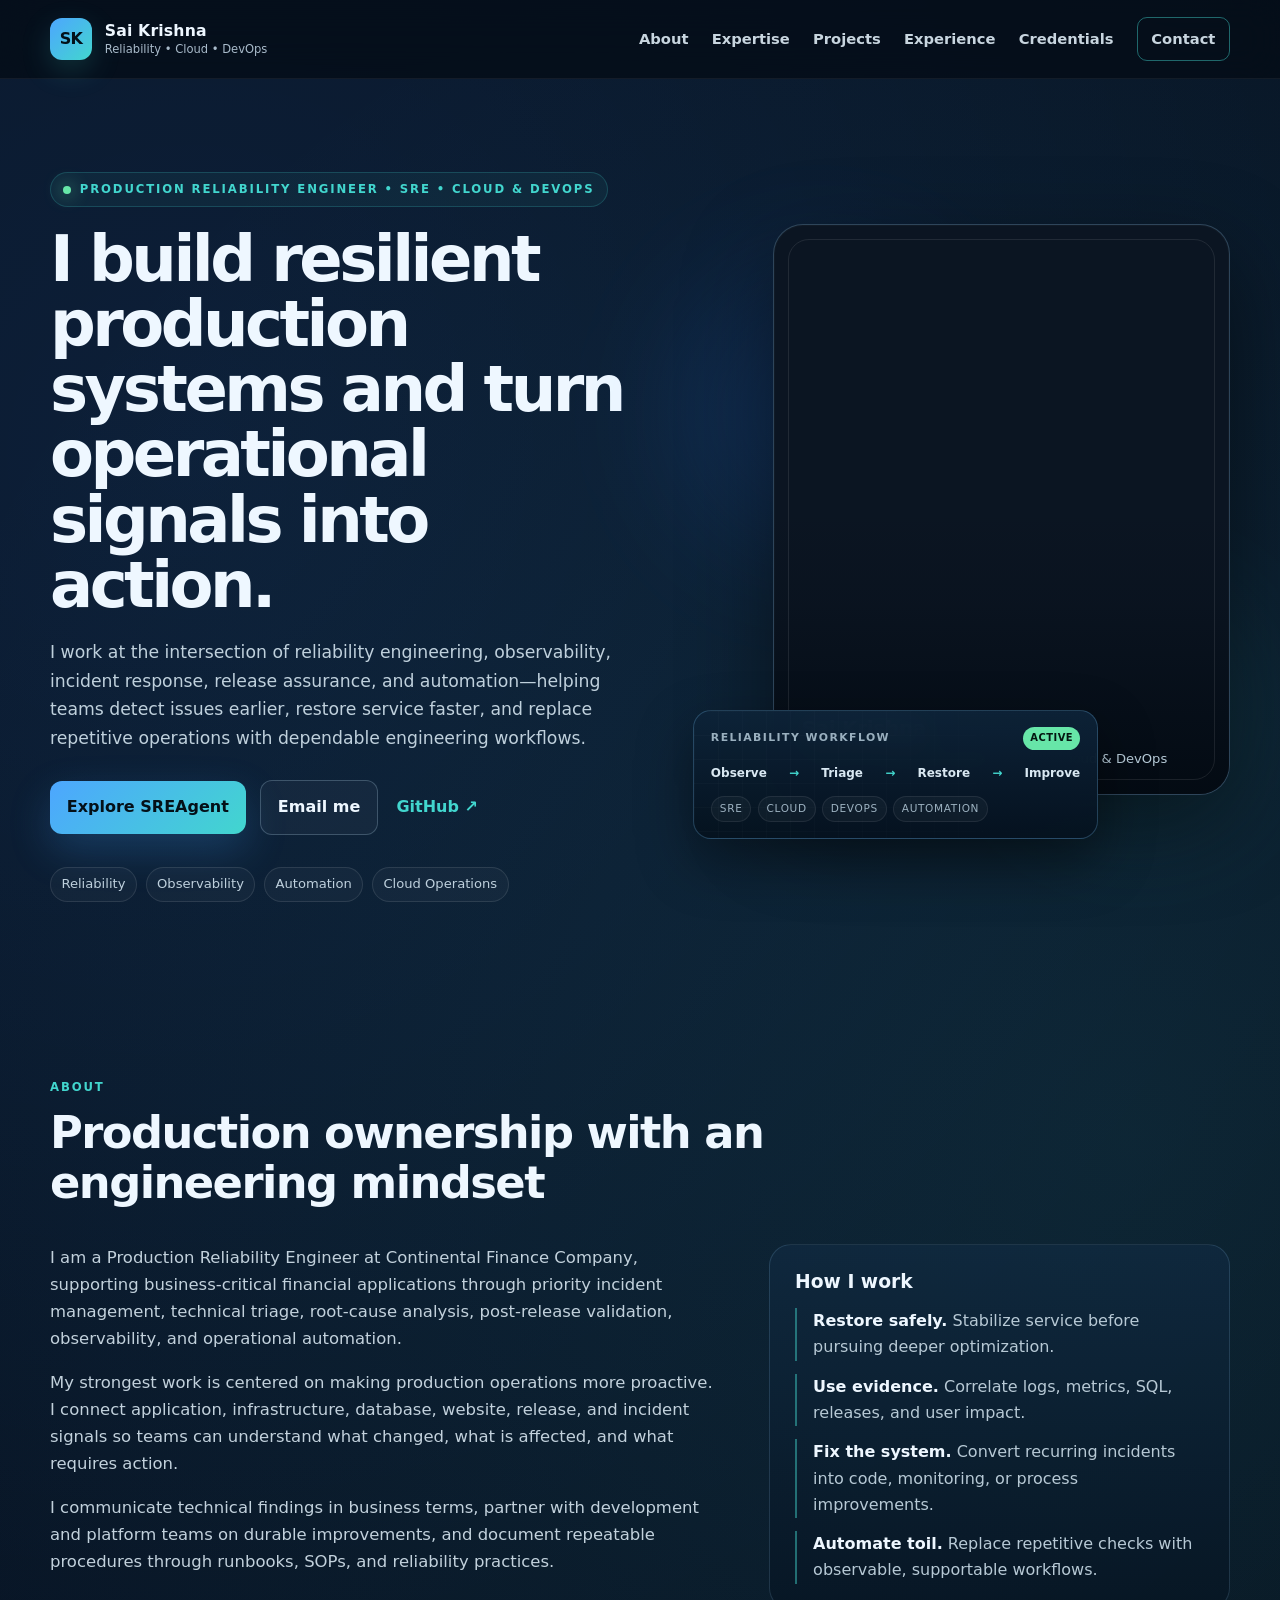
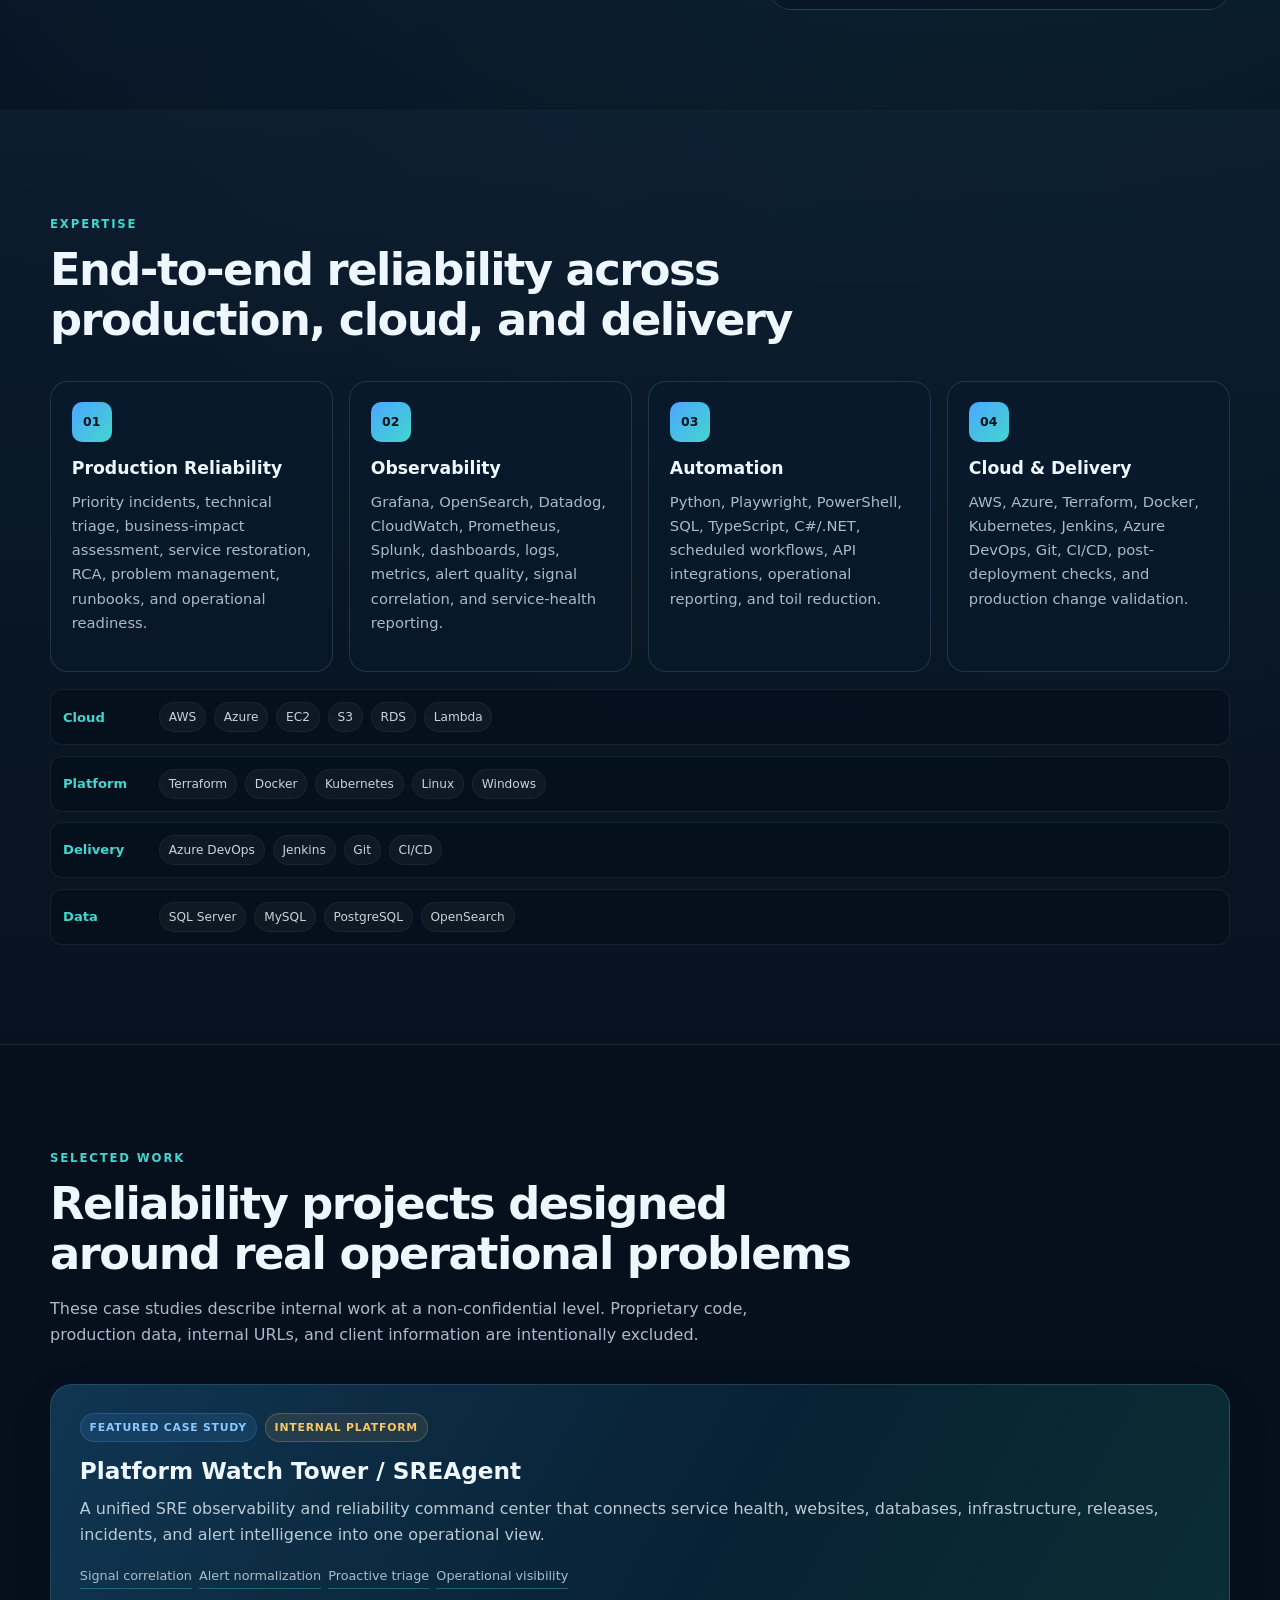
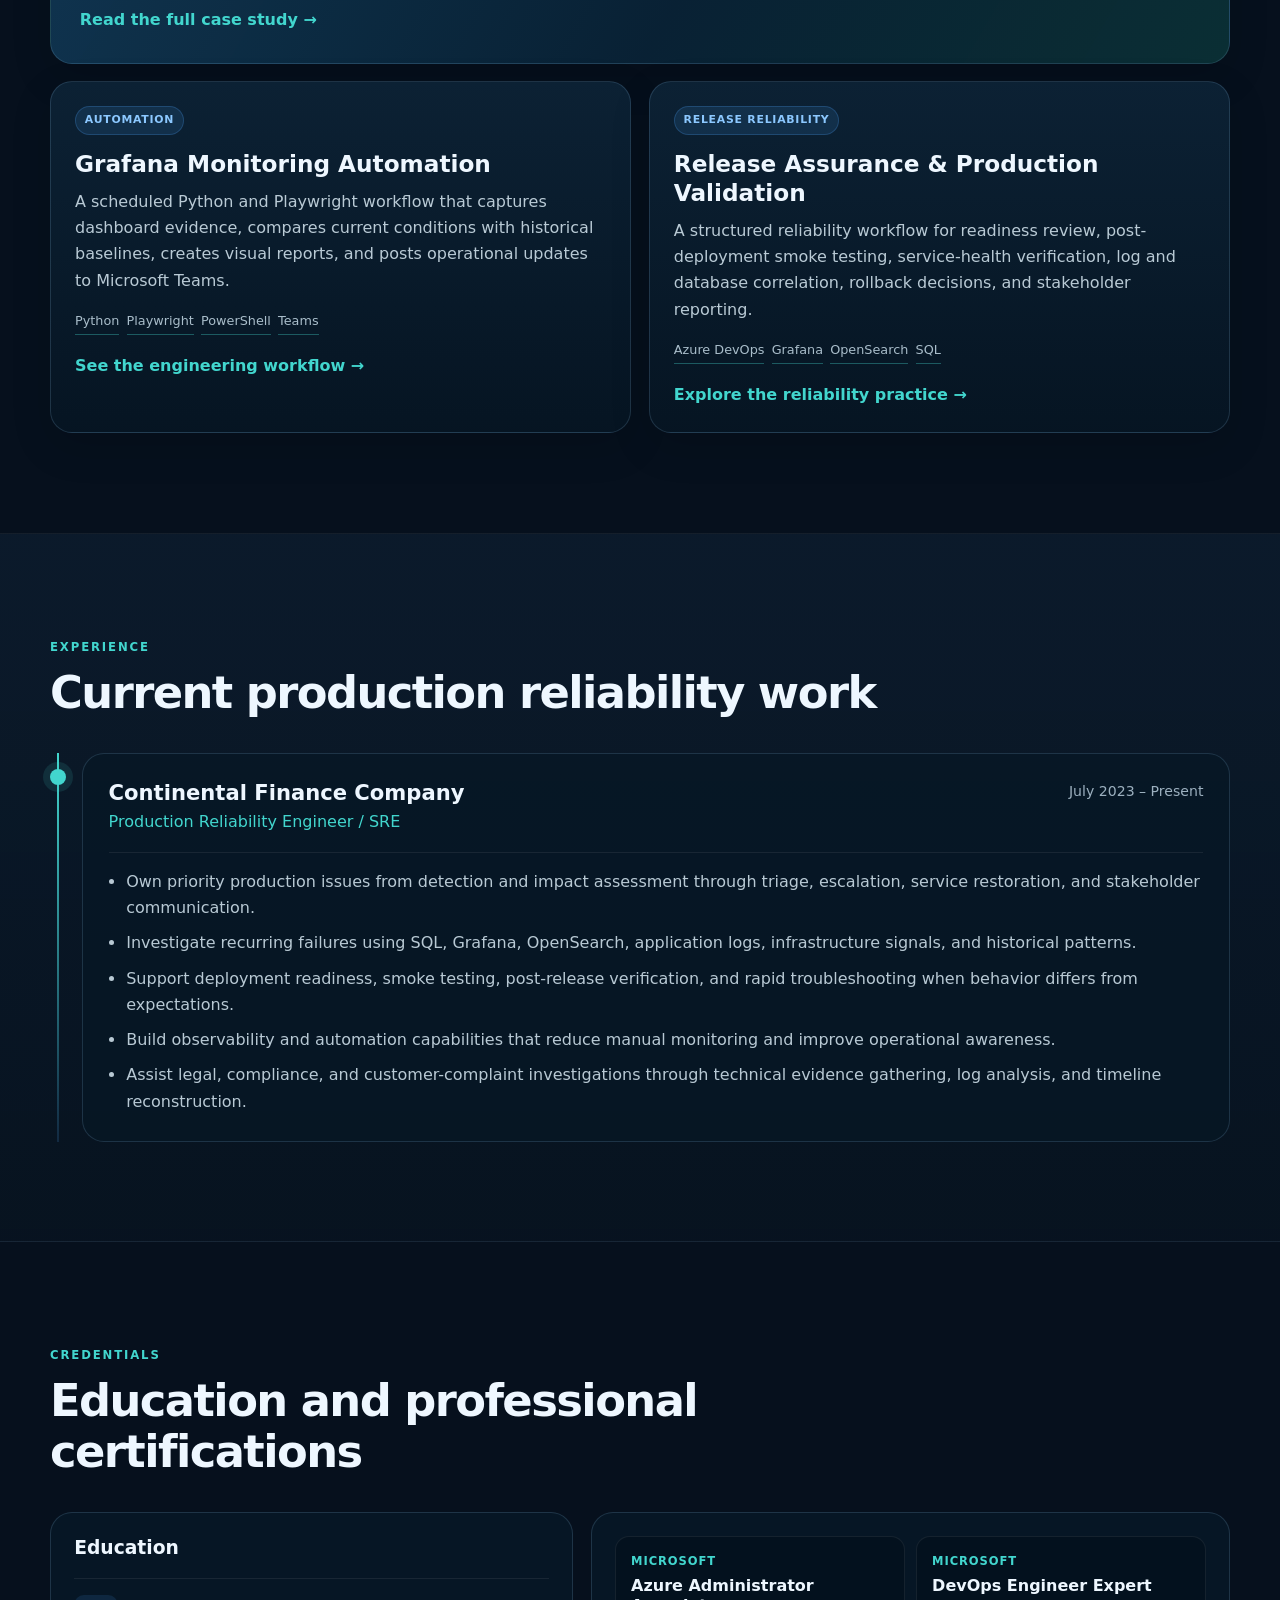
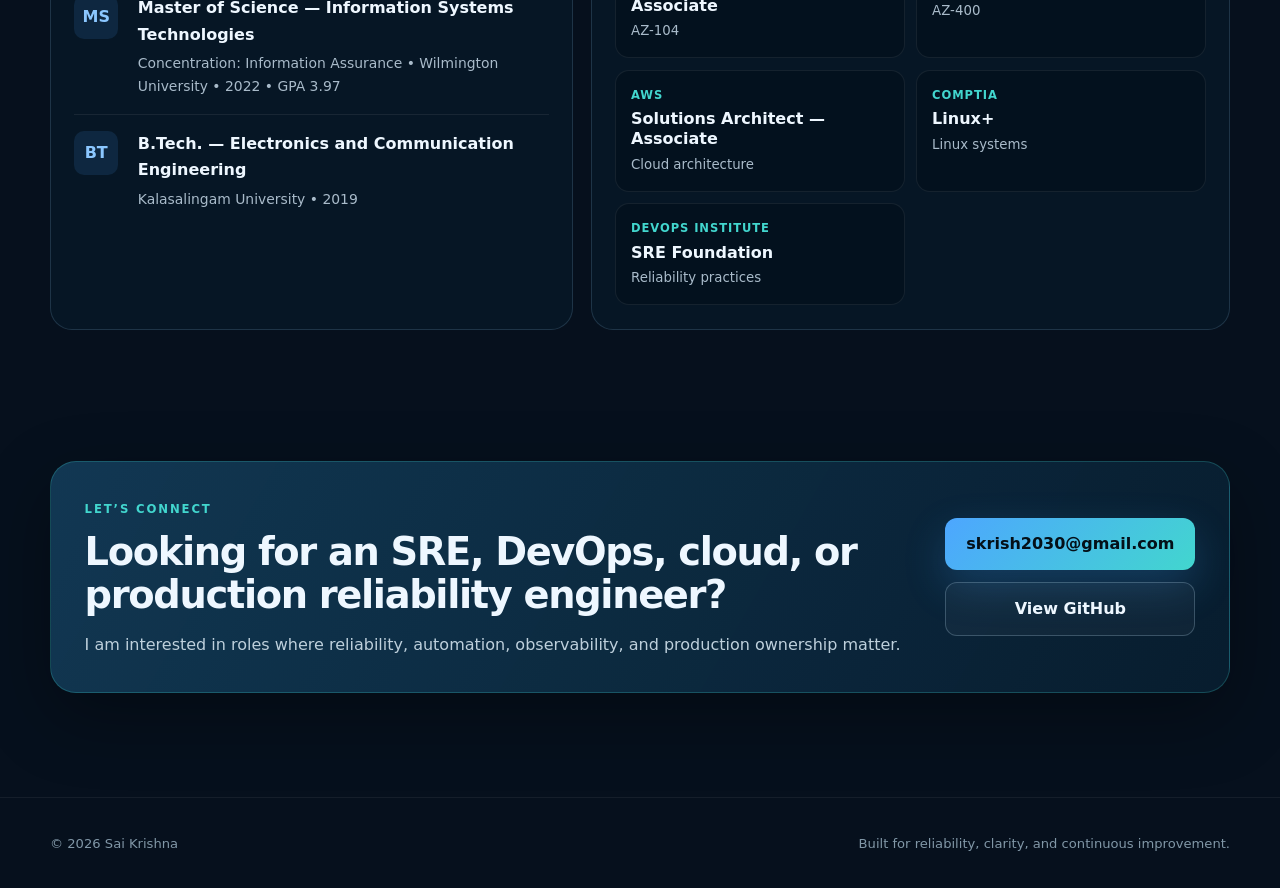
==== index.html @ e8aeea4b "first commit" ====
<!doctype html>
<html lang="en">
<head>
  <meta charset="utf-8">
  <meta name="viewport" content="width=device-width, initial-scale=1">
  <meta name="description" content="Sai Krishna — Production Reliability Engineer, Site Reliability Engineer, Cloud and DevOps professional focused on observability, incident response, automation, and resilient production systems.">
  <meta name="theme-color" content="#07111f">
  <meta property="og:title" content="Sai Krishna | Production Reliability Engineer & SRE">
  <meta property="og:description" content="Reliability engineering, observability, automation, cloud infrastructure, incident response, and release assurance.">
  <meta property="og:type" content="website">
  <meta property="og:url" content="https://skrish2030.github.io/sai-krishna/">
  <meta property="og:image" content="https://skrish2030.github.io/sai-krishna/assets/sai-krishna-portrait.webp">
  <meta property="og:image:alt" content="Professional portrait of Sai Krishna">
  <title>Sai Krishna | Production Reliability Engineer & SRE</title>
  <link rel="icon" href="assets/favicon.svg" type="image/svg+xml">
  <link rel="stylesheet" href="styles.css">
  <script type="application/ld+json">
  {
    "@context": "https://schema.org",
    "@type": "Person",
    "name": "Sai Krishna",
    "jobTitle": "Production Reliability Engineer / Site Reliability Engineer",
    "email": "mailto:skrish2030@gmail.com",
    "url": "https://skrish2030.github.io/sai-krishna/",
    "sameAs": ["https://github.com/skrish2030"],
    "knowsAbout": ["Site Reliability Engineering", "Production Reliability", "DevOps", "Cloud Infrastructure", "Observability", "Incident Management", "Automation", "AWS", "Azure", "Grafana", "OpenSearch", "Python"]
  }
  </script>
</head>
<body>
  <a class="skip-link" href="#main">Skip to main content</a>
  <header class="site-header" id="top">
    <nav class="nav shell" aria-label="Primary navigation">
      <a class="brand" href="#top" aria-label="Sai Krishna home">
        <span class="brand-mark">SK</span>
        <span class="brand-copy"><strong>Sai Krishna</strong><small>Reliability • Cloud • DevOps</small></span>
      </a>
      <button class="nav-toggle" type="button" aria-expanded="false" aria-controls="nav-links" aria-label="Open navigation">
        <span></span><span></span><span></span>
      </button>
      <div class="nav-links" id="nav-links">
        <a href="#about">About</a>
        <a href="#expertise">Expertise</a>
        <a href="#projects">Projects</a>
        <a href="#experience">Experience</a>
        <a href="#credentials">Credentials</a>
        <a class="nav-cta" href="mailto:skrish2030@gmail.com?subject=SRE%20or%20DevOps%20Opportunity">Contact</a>
      </div>
    </nav>
  </header>

  <main id="main">
    <section class="hero shell" aria-labelledby="hero-title">
      <div class="hero-copy reveal">
        <div class="eyebrow"><span class="status-dot"></span> Production Reliability Engineer • SRE • Cloud & DevOps</div>
        <h1 id="hero-title">I build resilient production systems and turn operational signals into action.</h1>
        <p class="hero-lead">I work at the intersection of reliability engineering, observability, incident response, release assurance, and automation—helping teams detect issues earlier, restore service faster, and replace repetitive operations with dependable engineering workflows.</p>
        <div class="hero-actions">
          <a class="button primary" href="projects/sreagent.html">Explore SREAgent</a>
          <a class="button secondary" href="mailto:skrish2030@gmail.com?subject=Opportunity%20for%20Sai%20Krishna">Email me</a>
          <a class="text-link" href="https://github.com/skrish2030" target="_blank" rel="noreferrer">GitHub <span aria-hidden="true">↗</span></a>
        </div>
        <div class="hero-pillars" aria-label="Core professional focus areas">
          <span>Reliability</span><span>Observability</span><span>Automation</span><span>Cloud Operations</span>
        </div>
      </div>

      <div class="hero-visual reveal" aria-label="Professional portrait of Sai Krishna with a reliability engineering workflow">
        <figure class="portrait-card">
          <picture>
            <source media="(max-width: 680px)" srcset="assets/sai-krishna-portrait-480.webp">
            <img class="profile-photo" src="assets/sai-krishna-portrait.webp" width="820" height="1025" alt="Sai Krishna, Production Reliability Engineer" fetchpriority="high" decoding="async">
          </picture>
          <figcaption class="portrait-caption">
            <strong>Sai Krishna</strong>
            <span>Production Reliability Engineer • SRE • Cloud &amp; DevOps</span>
          </figcaption>
        </figure>

        <aside class="ops-card" aria-label="Reliability engineering workflow">
          <div class="ops-card-top"><span>RELIABILITY WORKFLOW</span><span class="live-pill">ACTIVE</span></div>
          <div class="ops-flow" role="img" aria-label="Observe, triage, restore, and improve">
            <span>Observe</span><i aria-hidden="true">→</i><span>Triage</span><i aria-hidden="true">→</i><span>Restore</span><i aria-hidden="true">→</i><span>Improve</span>
          </div>
          <div class="ops-tags"><span>SRE</span><span>Cloud</span><span>DevOps</span><span>Automation</span></div>
        </aside>
      </div>
    </section>

    <section class="section shell" id="about" aria-labelledby="about-title">
      <div class="section-heading reveal">
        <span class="section-kicker">About</span>
        <h2 id="about-title">Production ownership with an engineering mindset</h2>
      </div>
      <div class="about-grid">
        <div class="about-copy reveal">
          <p>I am a Production Reliability Engineer at Continental Finance Company, supporting business-critical financial applications through priority incident management, technical triage, root-cause analysis, post-release validation, observability, and operational automation.</p>
          <p>My strongest work is centered on making production operations more proactive. I connect application, infrastructure, database, website, release, and incident signals so teams can understand what changed, what is affected, and what requires action.</p>
          <p>I communicate technical findings in business terms, partner with development and platform teams on durable improvements, and document repeatable procedures through runbooks, SOPs, and reliability practices.</p>
        </div>
        <aside class="principles reveal" aria-label="How I work">
          <h3>How I work</h3>
          <ul>
            <li><strong>Restore safely.</strong> Stabilize service before pursuing deeper optimization.</li>
            <li><strong>Use evidence.</strong> Correlate logs, metrics, SQL, releases, and user impact.</li>
            <li><strong>Fix the system.</strong> Convert recurring incidents into code, monitoring, or process improvements.</li>
            <li><strong>Automate toil.</strong> Replace repetitive checks with observable, supportable workflows.</li>
          </ul>
        </aside>
      </div>
    </section>

    <section class="section section-tint" id="expertise" aria-labelledby="expertise-title">
      <div class="shell">
        <div class="section-heading reveal">
          <span class="section-kicker">Expertise</span>
          <h2 id="expertise-title">End-to-end reliability across production, cloud, and delivery</h2>
        </div>
        <div class="capability-grid">
          <article class="capability reveal">
            <div class="icon-box">01</div><h3>Production Reliability</h3>
            <p>Priority incidents, technical triage, business-impact assessment, service restoration, RCA, problem management, runbooks, and operational readiness.</p>
          </article>
          <article class="capability reveal">
            <div class="icon-box">02</div><h3>Observability</h3>
            <p>Grafana, OpenSearch, Datadog, CloudWatch, Prometheus, Splunk, dashboards, logs, metrics, alert quality, signal correlation, and service-health reporting.</p>
          </article>
          <article class="capability reveal">
            <div class="icon-box">03</div><h3>Automation</h3>
            <p>Python, Playwright, PowerShell, SQL, TypeScript, C#/.NET, scheduled workflows, API integrations, operational reporting, and toil reduction.</p>
          </article>
          <article class="capability reveal">
            <div class="icon-box">04</div><h3>Cloud & Delivery</h3>
            <p>AWS, Azure, Terraform, Docker, Kubernetes, Jenkins, Azure DevOps, Git, CI/CD, post-deployment checks, and production change validation.</p>
          </article>
        </div>
        <div class="stack-bands reveal" aria-label="Technology stack">
          <div><strong>Cloud</strong><span>AWS</span><span>Azure</span><span>EC2</span><span>S3</span><span>RDS</span><span>Lambda</span></div>
          <div><strong>Platform</strong><span>Terraform</span><span>Docker</span><span>Kubernetes</span><span>Linux</span><span>Windows</span></div>
          <div><strong>Delivery</strong><span>Azure DevOps</span><span>Jenkins</span><span>Git</span><span>CI/CD</span></div>
          <div><strong>Data</strong><span>SQL Server</span><span>MySQL</span><span>PostgreSQL</span><span>OpenSearch</span></div>
        </div>
      </div>
    </section>

    <section class="section shell" id="projects" aria-labelledby="projects-title">
      <div class="section-heading reveal">
        <span class="section-kicker">Selected work</span>
        <h2 id="projects-title">Reliability projects designed around real operational problems</h2>
        <p>These case studies describe internal work at a non-confidential level. Proprietary code, production data, internal URLs, and client information are intentionally excluded.</p>
      </div>

      <div class="project-grid">
        <article class="project-card featured reveal">
          <div class="project-meta"><span class="project-tag">Featured case study</span><span class="private-tag">Internal platform</span></div>
          <h3>Platform Watch Tower / SREAgent</h3>
          <p class="project-summary">A unified SRE observability and reliability command center that connects service health, websites, databases, infrastructure, releases, incidents, and alert intelligence into one operational view.</p>
          <div class="project-impact">
            <span>Signal correlation</span><span>Alert normalization</span><span>Proactive triage</span><span>Operational visibility</span>
          </div>
          <a class="project-link" href="projects/sreagent.html">Read the full case study <span aria-hidden="true">→</span></a>
        </article>

        <article class="project-card reveal">
          <div class="project-meta"><span class="project-tag">Automation</span></div>
          <h3>Grafana Monitoring Automation</h3>
          <p class="project-summary">A scheduled Python and Playwright workflow that captures dashboard evidence, compares current conditions with historical baselines, creates visual reports, and posts operational updates to Microsoft Teams.</p>
          <div class="project-impact">
            <span>Python</span><span>Playwright</span><span>PowerShell</span><span>Teams</span>
          </div>
          <a class="project-link" href="projects/grafana-monitoring.html">See the engineering workflow <span aria-hidden="true">→</span></a>
        </article>

        <article class="project-card reveal">
          <div class="project-meta"><span class="project-tag">Release reliability</span></div>
          <h3>Release Assurance & Production Validation</h3>
          <p class="project-summary">A structured reliability workflow for readiness review, post-deployment smoke testing, service-health verification, log and database correlation, rollback decisions, and stakeholder reporting.</p>
          <div class="project-impact">
            <span>Azure DevOps</span><span>Grafana</span><span>OpenSearch</span><span>SQL</span>
          </div>
          <a class="project-link" href="projects/release-assurance.html">Explore the reliability practice <span aria-hidden="true">→</span></a>
        </article>
      </div>
    </section>

    <section class="section section-tint" id="experience" aria-labelledby="experience-title">
      <div class="shell">
        <div class="section-heading reveal">
          <span class="section-kicker">Experience</span>
          <h2 id="experience-title">Current production reliability work</h2>
        </div>
        <div class="timeline reveal">
          <div class="timeline-marker" aria-hidden="true"></div>
          <article class="timeline-card">
            <div class="timeline-head">
              <div><h3>Continental Finance Company</h3><p>Production Reliability Engineer / SRE</p></div>
              <time>July 2023 – Present</time>
            </div>
            <ul>
              <li>Own priority production issues from detection and impact assessment through triage, escalation, service restoration, and stakeholder communication.</li>
              <li>Investigate recurring failures using SQL, Grafana, OpenSearch, application logs, infrastructure signals, and historical patterns.</li>
              <li>Support deployment readiness, smoke testing, post-release verification, and rapid troubleshooting when behavior differs from expectations.</li>
              <li>Build observability and automation capabilities that reduce manual monitoring and improve operational awareness.</li>
              <li>Assist legal, compliance, and customer-complaint investigations through technical evidence gathering, log analysis, and timeline reconstruction.</li>
            </ul>
          </article>
        </div>
      </div>
    </section>

    <section class="section shell" id="credentials" aria-labelledby="credentials-title">
      <div class="section-heading reveal">
        <span class="section-kicker">Credentials</span>
        <h2 id="credentials-title">Education and professional certifications</h2>
      </div>
      <div class="credential-layout">
        <div class="education-card reveal">
          <h3>Education</h3>
          <div class="education-item">
            <span class="degree-mark">MS</span>
            <div><strong>Master of Science — Information Systems Technologies</strong><p>Concentration: Information Assurance • Wilmington University • 2022 • GPA 3.97</p></div>
          </div>
          <div class="education-item">
            <span class="degree-mark">BT</span>
            <div><strong>B.Tech. — Electronics and Communication Engineering</strong><p>Kalasalingam University • 2019</p></div>
          </div>
        </div>
        <div class="cert-grid reveal" aria-label="Professional certifications">
          <div class="cert"><span>Microsoft</span><strong>Azure Administrator Associate</strong><small>AZ-104</small></div>
          <div class="cert"><span>Microsoft</span><strong>DevOps Engineer Expert</strong><small>AZ-400</small></div>
          <div class="cert"><span>AWS</span><strong>Solutions Architect — Associate</strong><small>Cloud architecture</small></div>
          <div class="cert"><span>CompTIA</span><strong>Linux+</strong><small>Linux systems</small></div>
          <div class="cert"><span>DevOps Institute</span><strong>SRE Foundation</strong><small>Reliability practices</small></div>
        </div>
      </div>
    </section>

    <section class="contact-section" id="contact" aria-labelledby="contact-title">
      <div class="shell contact-panel reveal">
        <div>
          <span class="section-kicker">Let’s connect</span>
          <h2 id="contact-title">Looking for an SRE, DevOps, cloud, or production reliability engineer?</h2>
          <p>I am interested in roles where reliability, automation, observability, and production ownership matter.</p>
        </div>
        <div class="contact-actions">
          <a class="button primary" href="mailto:skrish2030@gmail.com?subject=SRE%20or%20DevOps%20Opportunity">skrish2030@gmail.com</a>
          <a class="button secondary" href="https://github.com/skrish2030" target="_blank" rel="noreferrer">View GitHub</a>
        </div>
      </div>
    </section>
  </main>

  <footer class="site-footer">
    <div class="shell footer-inner"><span>© <span id="year"></span> Sai Krishna</span><span>Built for reliability, clarity, and continuous improvement.</span></div>
  </footer>
  <script src="script.js"></script>
</body>
</html>
---- styles.css ----
:root {
  --bg: #06101d;
  --bg-deep: #030a12;
  --panel: #0b1b2d;
  --panel-2: #10253a;
  --text: #eef7ff;
  --muted: #a9bbca;
  --line: rgba(139, 190, 224, 0.18);
  --cyan: #42d6ce;
  --blue: #4da6ff;
  --blue-deep: #2673d9;
  --gold: #f5c76a;
  --green: #67e6a8;
  --danger: #ff7a87;
  --shadow: 0 24px 70px rgba(0,0,0,.32);
  --radius: 22px;
  --shell: 1180px;
}

* { box-sizing: border-box; }
html { scroll-behavior: smooth; }
body {
  margin: 0;
  background:
    radial-gradient(circle at 15% 8%, rgba(61, 140, 255, .12), transparent 32%),
    radial-gradient(circle at 88% 20%, rgba(66, 214, 206, .09), transparent 28%),
    var(--bg);
  color: var(--text);
  font-family: Inter, ui-sans-serif, system-ui, -apple-system, BlinkMacSystemFont, "Segoe UI", sans-serif;
  line-height: 1.65;
  -webkit-font-smoothing: antialiased;
}
a { color: inherit; }
img, svg { max-width: 100%; }
button, a { -webkit-tap-highlight-color: transparent; }

.skip-link {
  position: fixed; left: 1rem; top: -5rem; z-index: 9999;
  background: var(--cyan); color: #031016; padding: .7rem 1rem; border-radius: 10px; font-weight: 800;
}
.skip-link:focus { top: 1rem; }

.shell { width: min(calc(100% - 2.4rem), var(--shell)); margin-inline: auto; }
.site-header {
  position: sticky; top: 0; z-index: 1000;
  background: rgba(4, 12, 22, .78); backdrop-filter: blur(18px);
  border-bottom: 1px solid rgba(255,255,255,.06);
}
.nav { min-height: 78px; display: flex; align-items: center; justify-content: space-between; gap: 2rem; }
.brand { display: inline-flex; align-items: center; gap: .8rem; text-decoration: none; }
.brand-mark {
  width: 42px; height: 42px; display: grid; place-items: center; border-radius: 12px;
  background: linear-gradient(135deg, var(--blue), var(--cyan)); color: #03111a; font-weight: 900; letter-spacing: -.04em;
  box-shadow: 0 10px 30px rgba(66,214,206,.18);
}
.brand-copy { display: grid; line-height: 1.15; }
.brand-copy strong { font-size: .98rem; letter-spacing: .01em; }
.brand-copy small { color: var(--muted); font-size: .72rem; margin-top: .2rem; }
.nav-links { display: flex; align-items: center; gap: 1.45rem; }
.nav-links a { text-decoration: none; color: #c8d5df; font-size: .92rem; font-weight: 650; }
.nav-links a:hover, .nav-links a:focus-visible { color: var(--cyan); }
.nav-cta { border: 1px solid rgba(66,214,206,.45); padding: .55rem .85rem; border-radius: 10px; }
.nav-toggle { display: none; background: transparent; border: 0; padding: .45rem; }
.nav-toggle span { display: block; width: 24px; height: 2px; background: var(--text); margin: 5px 0; border-radius: 2px; }

.hero { min-height: 720px; display: grid; grid-template-columns: 1.07fr .93fr; align-items: center; gap: 4rem; padding-block: 5.8rem 4.5rem; }
.eyebrow, .section-kicker { text-transform: uppercase; letter-spacing: .16em; font-size: .73rem; font-weight: 850; color: var(--cyan); }
.eyebrow { display: inline-flex; align-items: center; gap: .55rem; border: 1px solid rgba(66,214,206,.2); background: rgba(66,214,206,.06); padding: .45rem .75rem; border-radius: 999px; }
.status-dot { width: 8px; height: 8px; border-radius: 50%; background: var(--green); box-shadow: 0 0 18px var(--green); }
h1, h2, h3, p { margin-top: 0; }
h1 { font-size: clamp(2.65rem, 5vw, 5.35rem); line-height: 1.02; letter-spacing: -.055em; max-width: 900px; margin: 1.2rem 0 1.25rem; }
h2 { font-size: clamp(2rem, 3.5vw, 3.35rem); line-height: 1.12; letter-spacing: -.035em; margin: .55rem 0 1rem; }
h3 { line-height: 1.25; }
.hero-lead { color: #bfd0dc; max-width: 700px; font-size: 1.08rem; }
.hero-actions { display: flex; flex-wrap: wrap; align-items: center; gap: .9rem; margin-top: 1.75rem; }
.button { display: inline-flex; align-items: center; justify-content: center; text-decoration: none; font-weight: 800; border-radius: 12px; padding: .82rem 1.05rem; transition: transform .2s ease, border-color .2s ease, background .2s ease; }
.button:hover { transform: translateY(-2px); }
.button.primary { background: linear-gradient(135deg, var(--blue), var(--cyan)); color: #041018; box-shadow: 0 16px 42px rgba(62,162,255,.22); }
.button.secondary { border: 1px solid rgba(164,197,219,.28); background: rgba(255,255,255,.035); }
.text-link { color: var(--cyan); text-decoration: none; font-weight: 800; padding: .7rem .25rem; }
.hero-pillars { display: flex; flex-wrap: wrap; gap: .55rem; margin-top: 2rem; }
.hero-pillars span { border: 1px solid rgba(255,255,255,.1); background: rgba(255,255,255,.03); color: #bed0dd; padding: .35rem .65rem; border-radius: 999px; font-size: .82rem; }

.hero-visual { position: relative; min-height: 610px; display: grid; place-items: center; isolation: isolate; }
.hero-visual::before, .hero-visual::after { content: ""; position: absolute; border-radius: 50%; filter: blur(64px); opacity: .48; z-index: -1; }
.hero-visual::before { width: 290px; height: 290px; background: rgba(45,123,255,.3); left: -35px; top: 42px; }
.hero-visual::after { width: 235px; height: 235px; background: rgba(66,214,206,.2); right: -25px; bottom: 24px; }
.portrait-card { position: relative; width: min(88%, 465px); margin: 0 0 54px auto; aspect-ratio: 4 / 5; overflow: hidden; border-radius: 30px; border: 1px solid rgba(136,195,232,.28); background: #0b1522; box-shadow: 0 32px 90px rgba(0,0,0,.48), 0 0 0 1px rgba(255,255,255,.025) inset; }
.portrait-card::before { content: ""; position: absolute; inset: 0; z-index: 2; pointer-events: none; background: linear-gradient(180deg, transparent 50%, rgba(4,11,20,.18) 66%, rgba(3,10,18,.94) 100%); }
.portrait-card::after { content: ""; position: absolute; inset: 14px; z-index: 3; border: 1px solid rgba(255,255,255,.09); border-radius: 21px; pointer-events: none; }
.portrait-card picture { display: block; width: 100%; height: 100%; }
.profile-photo { display: block; width: 100%; height: 100%; object-fit: cover; object-position: center top; }
.portrait-caption { position: absolute; z-index: 4; left: 1.7rem; right: 1.7rem; bottom: 1.55rem; display: grid; gap: .2rem; }
.portrait-caption strong { font-size: 1.25rem; letter-spacing: -.015em; }
.portrait-caption span { color: #b8ccd9; font-size: .82rem; }
.ops-card { position: absolute; z-index: 5; left: -18px; bottom: 10px; width: min(405px, 86%); border: 1px solid rgba(104,168,214,.3); background: linear-gradient(180deg, rgba(13,35,56,.96), rgba(5,18,31,.97)); border-radius: 18px; padding: 1rem 1.05rem; box-shadow: 0 22px 55px rgba(0,0,0,.4); backdrop-filter: blur(14px); }
.ops-card::after { content: ""; position: absolute; inset: 0; pointer-events: none; border-radius: inherit; background-image: linear-gradient(rgba(255,255,255,.02) 1px, transparent 1px), linear-gradient(90deg, rgba(255,255,255,.02) 1px, transparent 1px); background-size: 24px 24px; mask-image: linear-gradient(to right, black, transparent); }
.ops-card-top, .ops-flow, .ops-tags { position: relative; z-index: 2; }
.ops-card-top { display: flex; align-items: center; justify-content: space-between; color: #9ab0bf; font-size: .68rem; letter-spacing: .13em; font-weight: 850; }
.live-pill { color: #041710; background: var(--green); padding: .2rem .45rem; border-radius: 999px; font-size: .62rem; letter-spacing: .05em; }
.ops-flow { display: grid; grid-template-columns: repeat(7, auto); align-items: center; justify-content: space-between; gap: .35rem; margin-top: .9rem; color: #d9e8f2; font-size: .75rem; font-weight: 750; }
.ops-flow i { color: var(--cyan); font-style: normal; }
.ops-tags { display: flex; flex-wrap: wrap; gap: .38rem; margin-top: .75rem; }
.ops-tags span { border: 1px solid rgba(255,255,255,.08); background: rgba(255,255,255,.035); color: #9db2c1; border-radius: 999px; padding: .22rem .5rem; font-size: .66rem; letter-spacing: .06em; text-transform: uppercase; }

.section { padding-block: 6.2rem; }
.section-tint { background: linear-gradient(180deg, rgba(15,35,55,.54), rgba(8,20,33,.66)); border-block: 1px solid rgba(255,255,255,.05); }
.section-heading { max-width: 860px; margin-bottom: 2.2rem; }
.section-heading > p { color: var(--muted); max-width: 760px; }
.about-grid { display: grid; grid-template-columns: 1.18fr .82fr; gap: 3.4rem; }
.about-copy p { color: #c2d1dc; font-size: 1.03rem; }
.principles { border: 1px solid var(--line); border-radius: var(--radius); padding: 1.6rem; background: linear-gradient(180deg, rgba(16,42,65,.75), rgba(7,21,35,.75)); }
.principles h3 { margin-bottom: .9rem; }
.principles ul { list-style: none; padding: 0; margin: 0; display: grid; gap: .8rem; }
.principles li { color: #b7c9d5; padding-left: 1rem; border-left: 2px solid rgba(66,214,206,.45); }
.principles strong { color: var(--text); }

.capability-grid { display: grid; grid-template-columns: repeat(4, 1fr); gap: 1rem; }
.capability { border: 1px solid var(--line); border-radius: 18px; background: rgba(8,26,43,.72); padding: 1.3rem; min-height: 250px; }
.icon-box { width: 40px; height: 40px; display: grid; place-items: center; border-radius: 10px; color: #06121b; background: linear-gradient(135deg, var(--blue), var(--cyan)); font-weight: 900; font-size: .78rem; }
.capability h3 { margin: 1rem 0 .6rem; font-size: 1.08rem; }
.capability p { color: var(--muted); font-size: .92rem; }
.stack-bands { margin-top: 1.1rem; display: grid; gap: .65rem; }
.stack-bands > div { display: flex; flex-wrap: wrap; align-items: center; gap: .5rem; border: 1px solid rgba(255,255,255,.07); background: rgba(3,14,24,.55); border-radius: 12px; padding: .75rem; }
.stack-bands strong { min-width: 88px; color: var(--cyan); font-size: .82rem; }
.stack-bands span { color: #c7d4dd; background: rgba(255,255,255,.04); border: 1px solid rgba(255,255,255,.05); border-radius: 999px; padding: .25rem .55rem; font-size: .76rem; }

.project-grid { display: grid; grid-template-columns: repeat(2, 1fr); gap: 1.1rem; }
.project-card { border: 1px solid var(--line); border-radius: var(--radius); padding: 1.5rem; background: linear-gradient(180deg, rgba(14,37,57,.84), rgba(7,22,36,.84)); box-shadow: 0 14px 40px rgba(0,0,0,.13); }
.project-card.featured { grid-column: span 2; padding: 1.8rem; background: linear-gradient(120deg, rgba(18,63,94,.82), rgba(10,36,56,.86) 56%, rgba(11,54,57,.82)); }
.project-meta { display: flex; align-items: center; gap: .5rem; margin-bottom: .9rem; }
.project-tag, .private-tag { display: inline-flex; border-radius: 999px; padding: .27rem .55rem; font-size: .68rem; font-weight: 850; letter-spacing: .07em; text-transform: uppercase; }
.project-tag { background: rgba(77,166,255,.12); color: #8cc8ff; border: 1px solid rgba(77,166,255,.22); }
.private-tag { background: rgba(245,199,106,.1); color: var(--gold); border: 1px solid rgba(245,199,106,.22); }
.project-card h3 { font-size: 1.45rem; margin-bottom: .65rem; }
.project-summary { color: #b9cad5; }
.project-impact { display: flex; flex-wrap: wrap; gap: .45rem; margin: 1rem 0 1.15rem; }
.project-impact span { color: #a9bdca; border-bottom: 1px solid rgba(66,214,206,.35); padding-bottom: .15rem; font-size: .8rem; }
.project-link { color: var(--cyan); font-weight: 850; text-decoration: none; }
.project-link:hover { color: #8ff0ea; }

.timeline { position: relative; padding-left: 2rem; }
.timeline::before { content: ""; position: absolute; left: 7px; top: 0; bottom: 0; width: 2px; background: linear-gradient(var(--cyan), rgba(77,166,255,.15)); }
.timeline-marker { position: absolute; left: 0; top: 1rem; width: 16px; height: 16px; border-radius: 50%; background: var(--cyan); box-shadow: 0 0 0 7px rgba(66,214,206,.12); }
.timeline-card { border: 1px solid var(--line); border-radius: var(--radius); padding: 1.6rem; background: rgba(7,23,38,.7); }
.timeline-head { display: flex; align-items: flex-start; justify-content: space-between; gap: 1rem; border-bottom: 1px solid rgba(255,255,255,.07); padding-bottom: 1rem; margin-bottom: 1rem; }
.timeline-head h3 { font-size: 1.32rem; margin-bottom: .2rem; }
.timeline-head p { color: var(--cyan); margin: 0; }
.timeline-head time { color: #9cb0bf; white-space: nowrap; font-size: .88rem; }
.timeline-card ul { margin: 0; padding-left: 1.1rem; color: #b8c9d4; }
.timeline-card li + li { margin-top: .55rem; }

.credential-layout { display: grid; grid-template-columns: .9fr 1.1fr; gap: 1.1rem; }
.education-card, .cert-grid { border: 1px solid var(--line); border-radius: var(--radius); background: rgba(8,25,41,.72); padding: 1.45rem; }
.education-item { display: grid; grid-template-columns: 50px 1fr; gap: .85rem; align-items: start; padding: 1rem 0; border-top: 1px solid rgba(255,255,255,.07); }
.degree-mark { width: 44px; height: 44px; display: grid; place-items: center; border-radius: 10px; background: rgba(77,166,255,.12); color: #8bc7ff; font-weight: 900; }
.education-item p { color: var(--muted); margin: .25rem 0 0; font-size: .87rem; }
.cert-grid { display: grid; grid-template-columns: 1fr 1fr; gap: .7rem; }
.cert { border: 1px solid rgba(255,255,255,.07); border-radius: 14px; padding: .95rem; background: rgba(3,15,26,.55); display: grid; align-content: start; }
.cert span { color: var(--cyan); font-size: .72rem; font-weight: 850; text-transform: uppercase; letter-spacing: .08em; }
.cert strong { margin: .28rem 0; line-height: 1.25; }
.cert small { color: var(--muted); }

.contact-section { padding-block: 2rem 6.5rem; }
.contact-panel { display: grid; grid-template-columns: 1fr auto; gap: 2rem; align-items: center; border: 1px solid rgba(66,214,206,.24); border-radius: 26px; background: linear-gradient(120deg, rgba(20,65,95,.82), rgba(8,30,48,.92)); padding: 2.1rem; box-shadow: var(--shadow); }
.contact-panel h2 { font-size: clamp(1.75rem, 3vw, 2.75rem); max-width: 780px; }
.contact-panel p { color: #bed0dc; margin-bottom: 0; }
.contact-actions { display: grid; gap: .7rem; min-width: 250px; }
.site-footer { border-top: 1px solid rgba(255,255,255,.06); color: #8197a7; }
.footer-inner { min-height: 90px; display: flex; align-items: center; justify-content: space-between; gap: 1rem; font-size: .82rem; }

/* Case study pages */
.case-hero { padding-block: 4.6rem 3.2rem; }
.breadcrumb { color: #94aaba; font-size: .86rem; margin-bottom: 1.2rem; }
.breadcrumb a { color: var(--cyan); text-decoration: none; }
.case-hero h1 { font-size: clamp(2.7rem, 5vw, 5rem); max-width: 980px; }
.case-subtitle { color: #bfd0dc; max-width: 820px; font-size: 1.08rem; }
.case-badges { display: flex; flex-wrap: wrap; gap: .45rem; margin-top: 1.4rem; }
.case-badges span { border: 1px solid rgba(255,255,255,.1); border-radius: 999px; padding: .35rem .6rem; color: #bfd0dc; font-size: .76rem; }
.case-layout { display: grid; grid-template-columns: minmax(0,1fr) 300px; gap: 3rem; align-items: start; padding-bottom: 6rem; }
.case-content { min-width: 0; }
.case-section { margin-bottom: 3.4rem; }
.case-section h2 { font-size: 2rem; }
.case-section p, .case-section li { color: #bdcdd8; }
.case-section ul, .case-section ol { padding-left: 1.2rem; }
.case-section li + li { margin-top: .45rem; }
.case-aside { position: sticky; top: 110px; border: 1px solid var(--line); border-radius: 18px; padding: 1.2rem; background: rgba(7,24,39,.86); }
.case-aside h3 { font-size: 1rem; margin-bottom: .8rem; }
.case-aside ul { list-style: none; padding: 0; margin: 0; display: grid; gap: .55rem; }
.case-aside a { color: #adc0cc; text-decoration: none; font-size: .86rem; }
.case-aside a:hover { color: var(--cyan); }
.architecture { border: 1px solid var(--line); border-radius: 20px; background: rgba(4,18,31,.65); padding: 1rem; overflow-x: auto; }
.architecture img { min-width: 700px; width: 100%; display: block; }
.case-grid { display: grid; grid-template-columns: repeat(2, 1fr); gap: .9rem; }
.case-panel { border: 1px solid rgba(255,255,255,.08); border-radius: 14px; padding: 1rem; background: rgba(255,255,255,.025); }
.case-panel h3 { font-size: 1rem; color: var(--text); }
.case-panel p { margin-bottom: 0; font-size: .9rem; }
.confidentiality-note { border-left: 3px solid var(--gold); background: rgba(245,199,106,.07); padding: 1rem; border-radius: 0 12px 12px 0; color: #d6c7a5; }
.back-link { display: inline-flex; color: var(--cyan); text-decoration: none; font-weight: 800; margin-top: 1rem; }

.reveal { opacity: 0; transform: translateY(18px); transition: opacity .65s ease, transform .65s ease; }
.reveal.is-visible { opacity: 1; transform: translateY(0); }

@media (max-width: 980px) {
  .nav-toggle { display: block; }
  .nav-links { position: absolute; left: 1.2rem; right: 1.2rem; top: 72px; display: none; flex-direction: column; align-items: stretch; gap: .2rem; padding: .8rem; background: #091827; border: 1px solid var(--line); border-radius: 14px; box-shadow: var(--shadow); }
  .nav-links.open { display: flex; }
  .nav-links a { padding: .75rem; }
  .nav-cta { text-align: center; }
  .hero { grid-template-columns: 1fr; min-height: auto; padding-top: 4rem; gap: 2.6rem; }
  .hero-visual { max-width: 660px; width: 100%; margin-inline: auto; min-height: 640px; }
  .portrait-card { width: min(82%, 485px); margin-inline: auto; }
  .ops-card { left: 1rem; }
  .about-grid, .credential-layout, .contact-panel, .case-layout { grid-template-columns: 1fr; }
  .capability-grid { grid-template-columns: 1fr 1fr; }
  .case-aside { position: static; order: -1; }
  .contact-actions { min-width: 0; display: flex; flex-wrap: wrap; }
}

@media (max-width: 680px) {
  .shell { width: min(calc(100% - 1.25rem), var(--shell)); }
  .brand-copy small { display: none; }
  .hero { padding-block: 3.4rem 3rem; }
  h1 { font-size: clamp(2.55rem, 12vw, 4rem); }
  .hero-actions { align-items: stretch; }
  .hero-actions .button { width: 100%; }
  .signal-grid, .capability-grid, .project-grid, .cert-grid, .case-grid { grid-template-columns: 1fr; }
  .project-card.featured { grid-column: span 1; }
  .hero-visual { min-height: auto; display: block; }
  .portrait-card { width: 100%; margin: 0; border-radius: 24px; }
  .portrait-card::after { inset: 10px; border-radius: 17px; }
  .portrait-caption { left: 1.25rem; right: 1.25rem; bottom: 1.2rem; }
  .ops-card { position: relative; left: auto; bottom: auto; width: calc(100% - 1.5rem); margin: -2rem auto 0; }
  .ops-flow { grid-template-columns: repeat(7, auto); font-size: .7rem; }
  .section { padding-block: 4.5rem; }
  .timeline-head { flex-direction: column; }
  .contact-actions { display: grid; }
  .footer-inner { flex-direction: column; justify-content: center; text-align: center; padding-block: 1rem; }
  .architecture img { min-width: 620px; }
}

@media (prefers-reduced-motion: reduce) {
  html { scroll-behavior: auto; }
  *, *::before, *::after { transition-duration: .001ms !important; animation-duration: .001ms !important; }
  .reveal { opacity: 1; transform: none; }
}
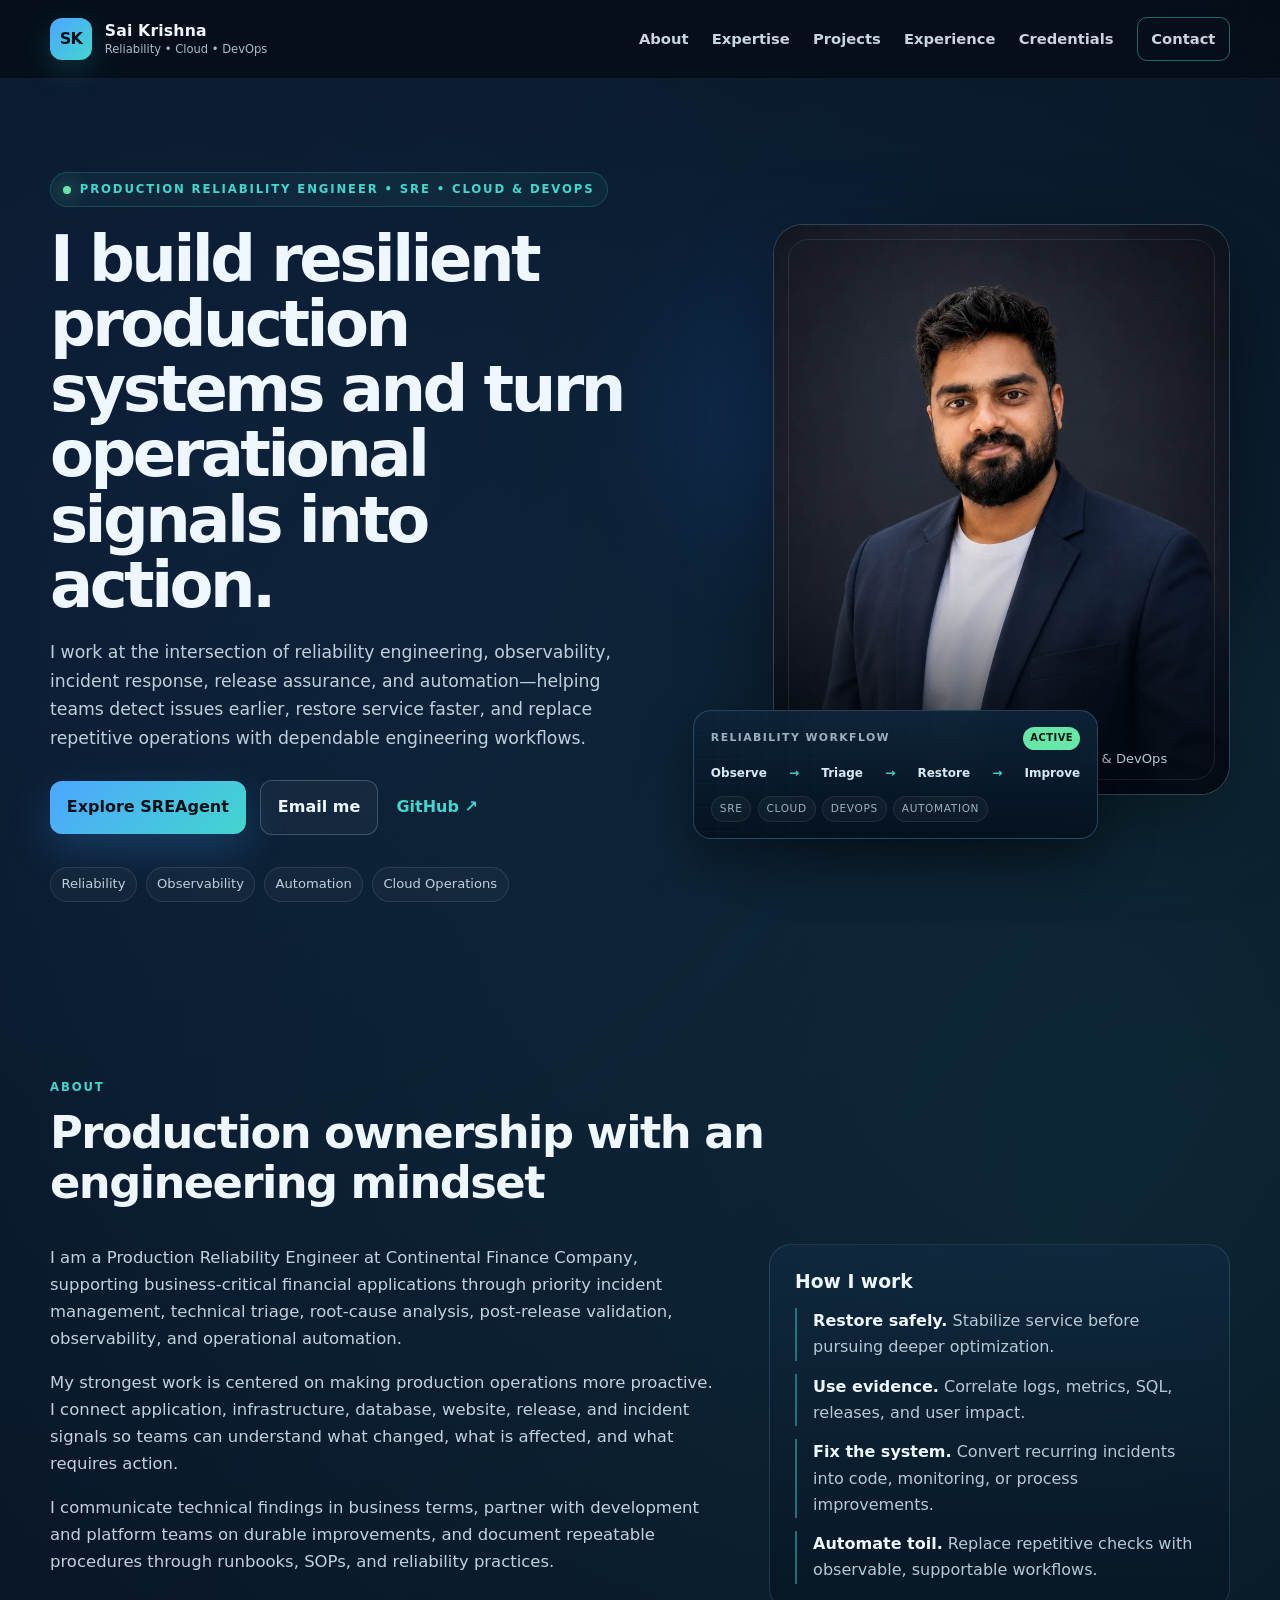
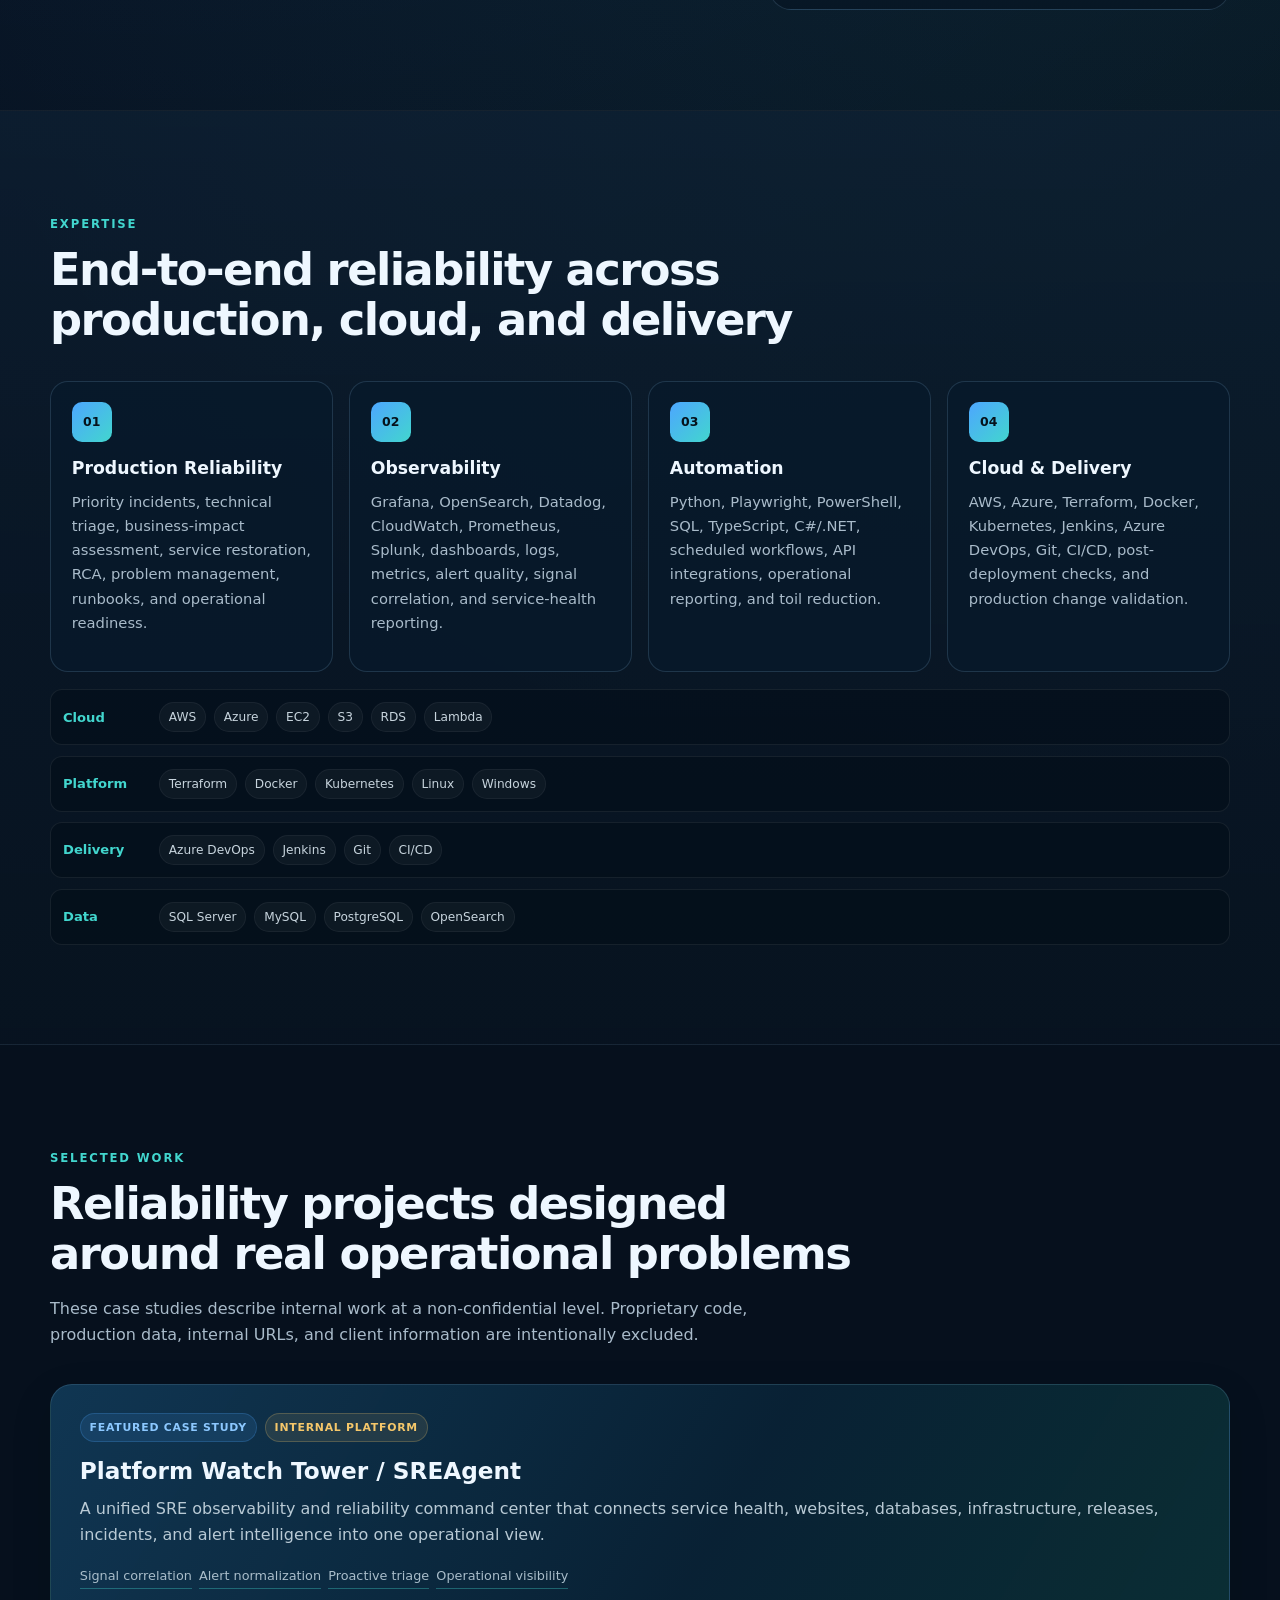
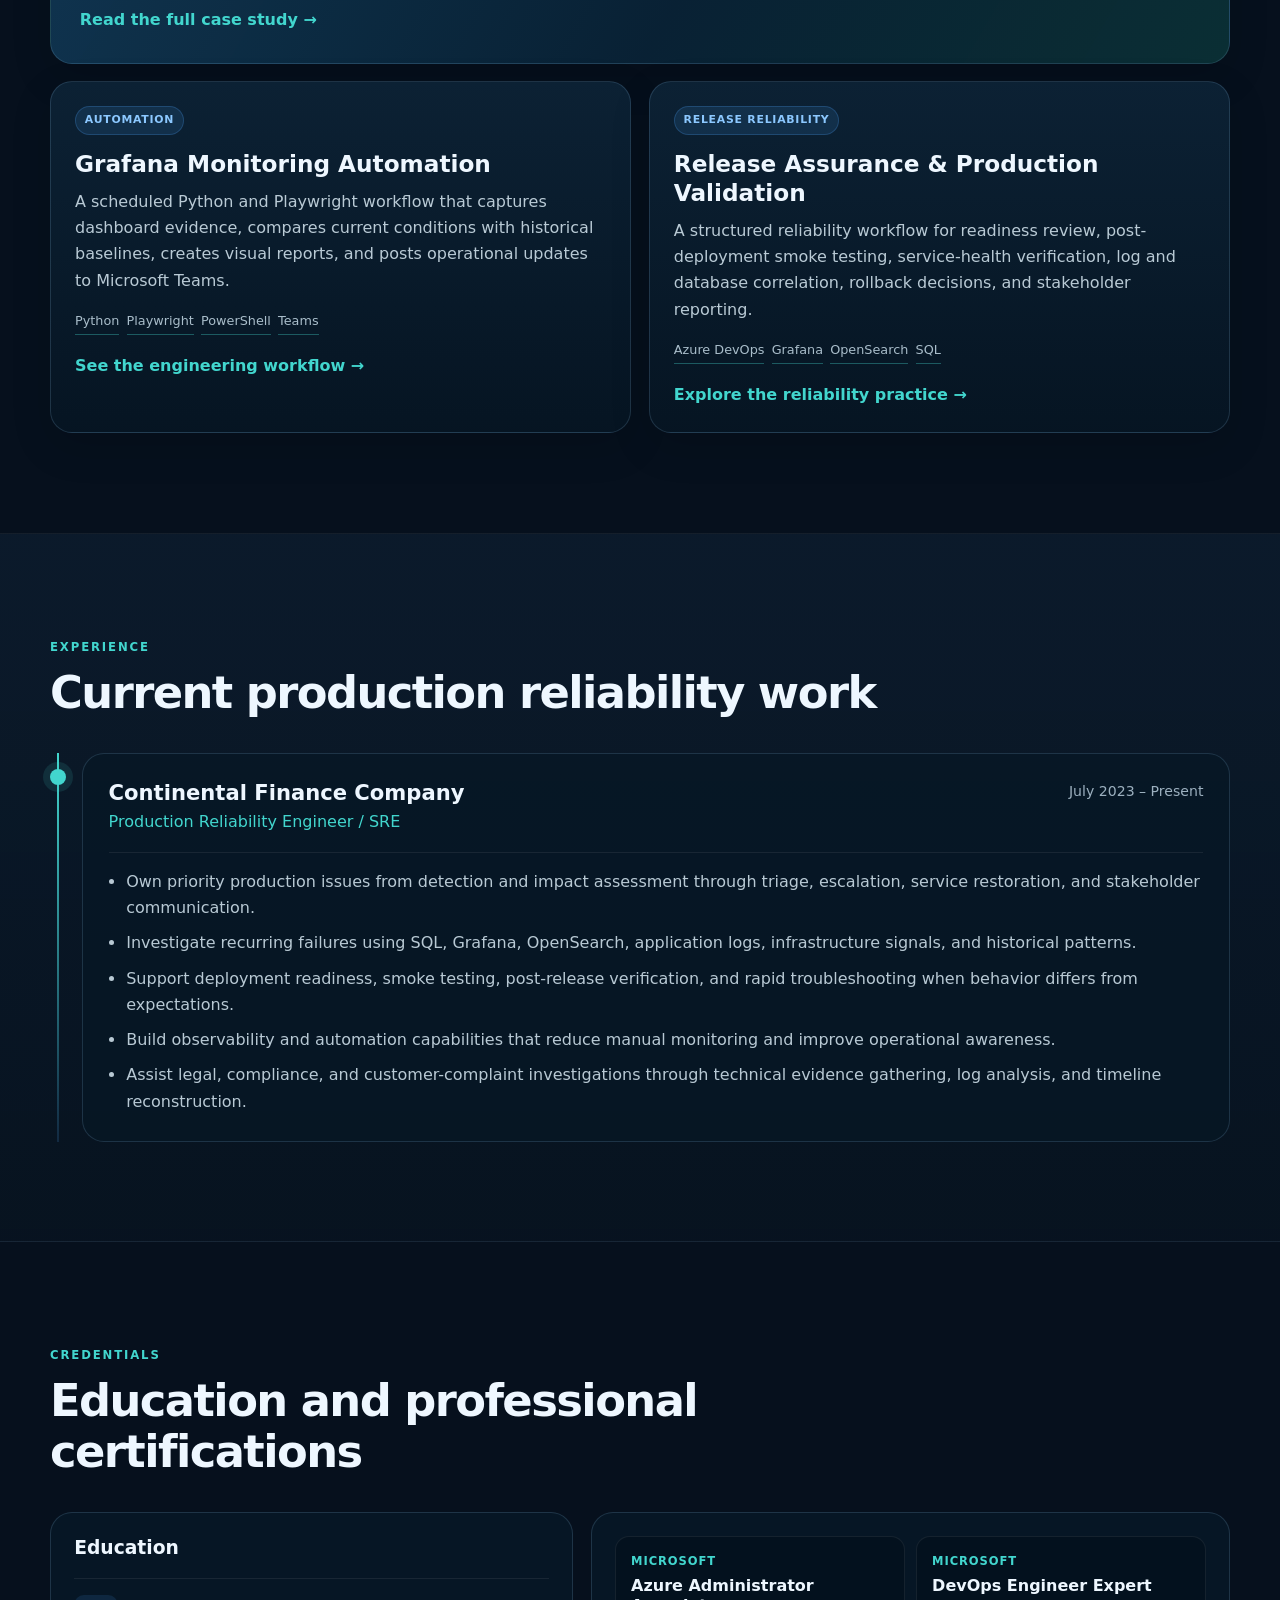
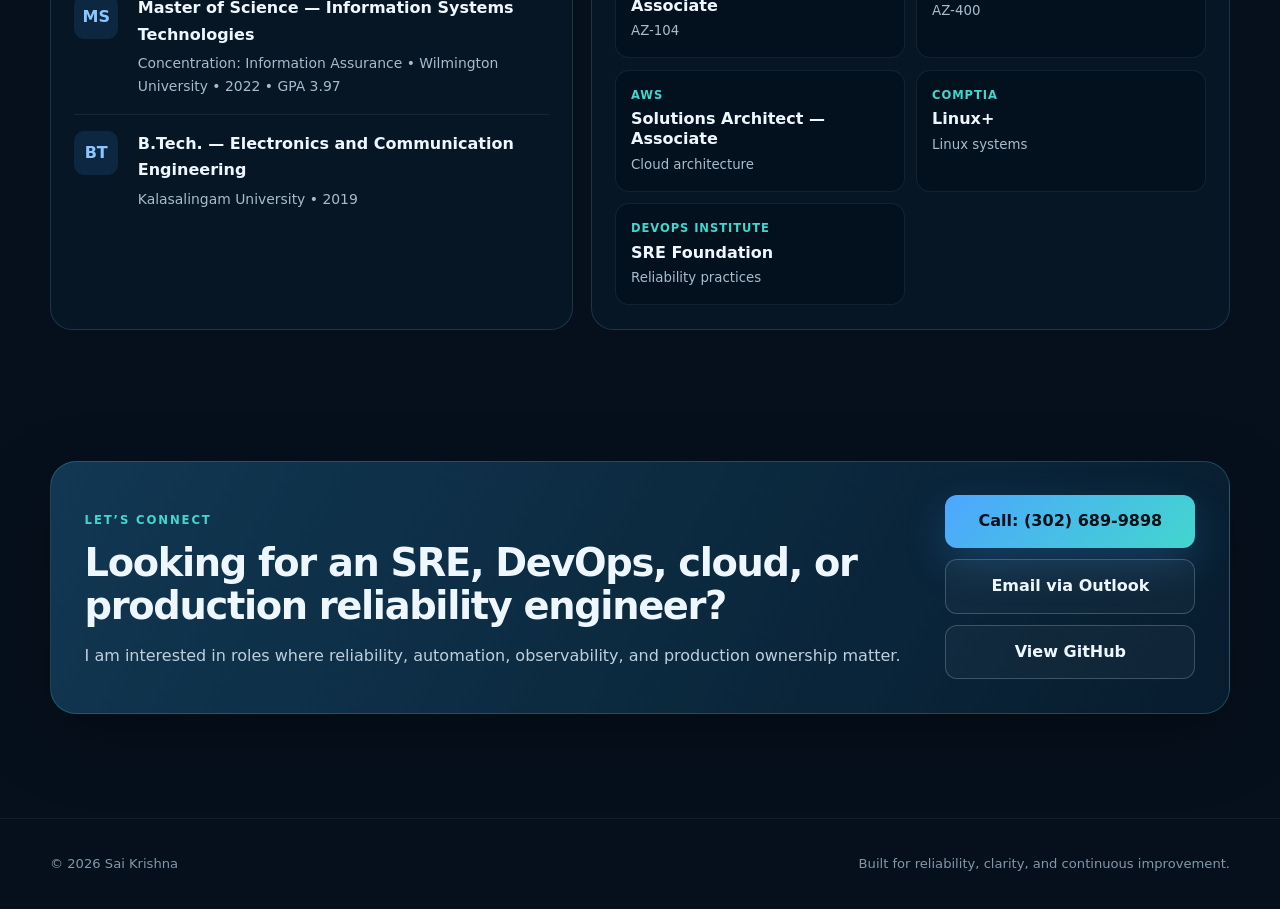
==== commit 140709f3: "Add call and Outlook contact options" ====
--- a/index.html
+++ b/index.html
@@ -44,7 +44,7 @@
         <a href="#projects">Projects</a>
         <a href="#experience">Experience</a>
         <a href="#credentials">Credentials</a>
-        <a class="nav-cta" href="mailto:skrish2030@gmail.com?subject=SRE%20or%20DevOps%20Opportunity">Contact</a>
+        <a class="nav-cta contact-trigger" href="#" data-contact-trigger>Contact</a>
       </div>
     </nav>
   </header>
@@ -243,7 +243,8 @@
           <p>I am interested in roles where reliability, automation, observability, and production ownership matter.</p>
         </div>
         <div class="contact-actions">
-          <a class="button primary" href="mailto:skrish2030@gmail.com?subject=SRE%20or%20DevOps%20Opportunity">skrish2030@gmail.com</a>
+          <a class="button primary" href="tel:+13026899898">Call: (302) 689-9898</a>
+          <a class="button secondary" href="https://outlook.live.com/mail/0/deeplink/compose?to=skrish2030%40gmail.com&subject=Opportunity%20for%20Sai%20Krishna" target="_blank" rel="noopener noreferrer">Email via Outlook</a>
           <a class="button secondary" href="https://github.com/skrish2030" target="_blank" rel="noreferrer">View GitHub</a>
         </div>
       </div>
--- a/styles.css
+++ b/styles.css
@@ -244,3 +244,76 @@
   *, *::before, *::after { transition-duration: .001ms !important; animation-duration: .001ms !important; }
   .reveal { opacity: 1; transform: none; }
 }
+
+
+/* Contact chooser */
+.contact-dialog {
+  width: min(560px, calc(100% - 2rem));
+  border: 1px solid rgba(78, 214, 206, .34);
+  border-radius: 24px;
+  padding: 0;
+  color: #f4f8fb;
+  background: #071725;
+  box-shadow: 0 30px 90px rgba(0, 0, 0, .5);
+}
+.contact-dialog::backdrop {
+  background: rgba(2, 10, 18, .76);
+  backdrop-filter: blur(5px);
+}
+.contact-dialog-card {
+  position: relative;
+  padding: 2rem;
+  background: radial-gradient(circle at top right, rgba(44, 204, 196, .13), transparent 42%), #071725;
+}
+.contact-dialog-card h2 { margin: .35rem 0 .5rem; font-size: clamp(1.65rem, 4vw, 2.2rem); }
+.contact-dialog-card > p { color: #bed0dc; margin-top: 0; }
+.contact-dialog-close {
+  position: absolute;
+  top: .9rem;
+  right: .9rem;
+  width: 40px;
+  height: 40px;
+  border: 1px solid rgba(255,255,255,.18);
+  border-radius: 50%;
+  color: #fff;
+  background: rgba(255,255,255,.06);
+  font-size: 1.55rem;
+  line-height: 1;
+  cursor: pointer;
+}
+.contact-choice-grid { display: grid; grid-template-columns: 1fr 1fr; gap: .85rem; margin-top: 1.25rem; }
+.contact-choice {
+  display: flex;
+  align-items: center;
+  gap: .85rem;
+  min-height: 92px;
+  padding: 1rem;
+  border: 1px solid rgba(93, 203, 220, .24);
+  border-radius: 18px;
+  color: #f7fbfd;
+  text-decoration: none;
+  background: rgba(255,255,255,.035);
+  transition: transform .18s ease, border-color .18s ease, background .18s ease;
+}
+.contact-choice:hover, .contact-choice:focus-visible {
+  transform: translateY(-2px);
+  border-color: rgba(76, 223, 211, .7);
+  background: rgba(76, 223, 211, .08);
+}
+.contact-choice-icon {
+  display: grid;
+  place-items: center;
+  width: 44px;
+  height: 44px;
+  flex: 0 0 44px;
+  border-radius: 13px;
+  background: rgba(45, 213, 202, .13);
+  font-size: 1.35rem;
+}
+.contact-choice strong, .contact-choice small { display: block; }
+.contact-choice small { margin-top: .22rem; color: #a9c0cf; font-size: .82rem; }
+.contact-dialog-note { margin: 1rem 0 0 !important; font-size: .8rem; color: #8fa8b8 !important; }
+@media (max-width: 560px) {
+  .contact-dialog-card { padding: 1.45rem; }
+  .contact-choice-grid { grid-template-columns: 1fr; }
+}
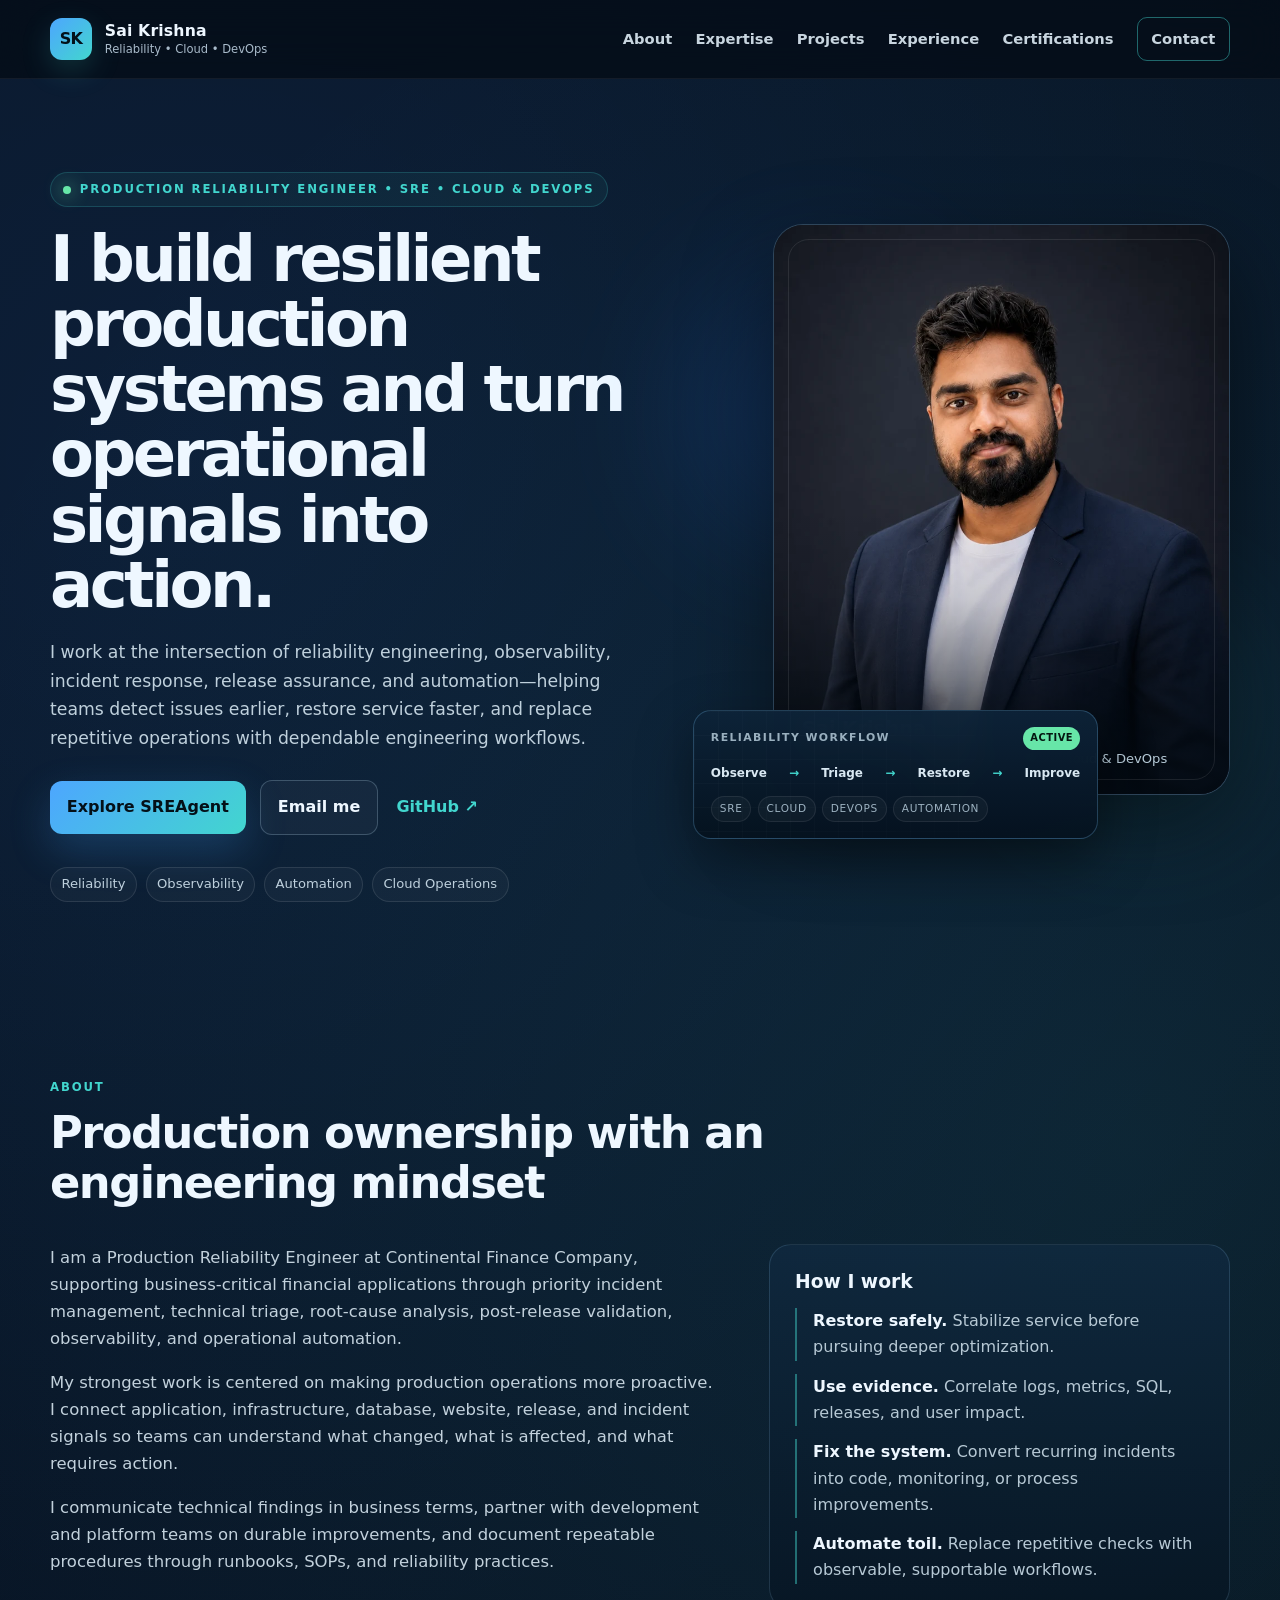
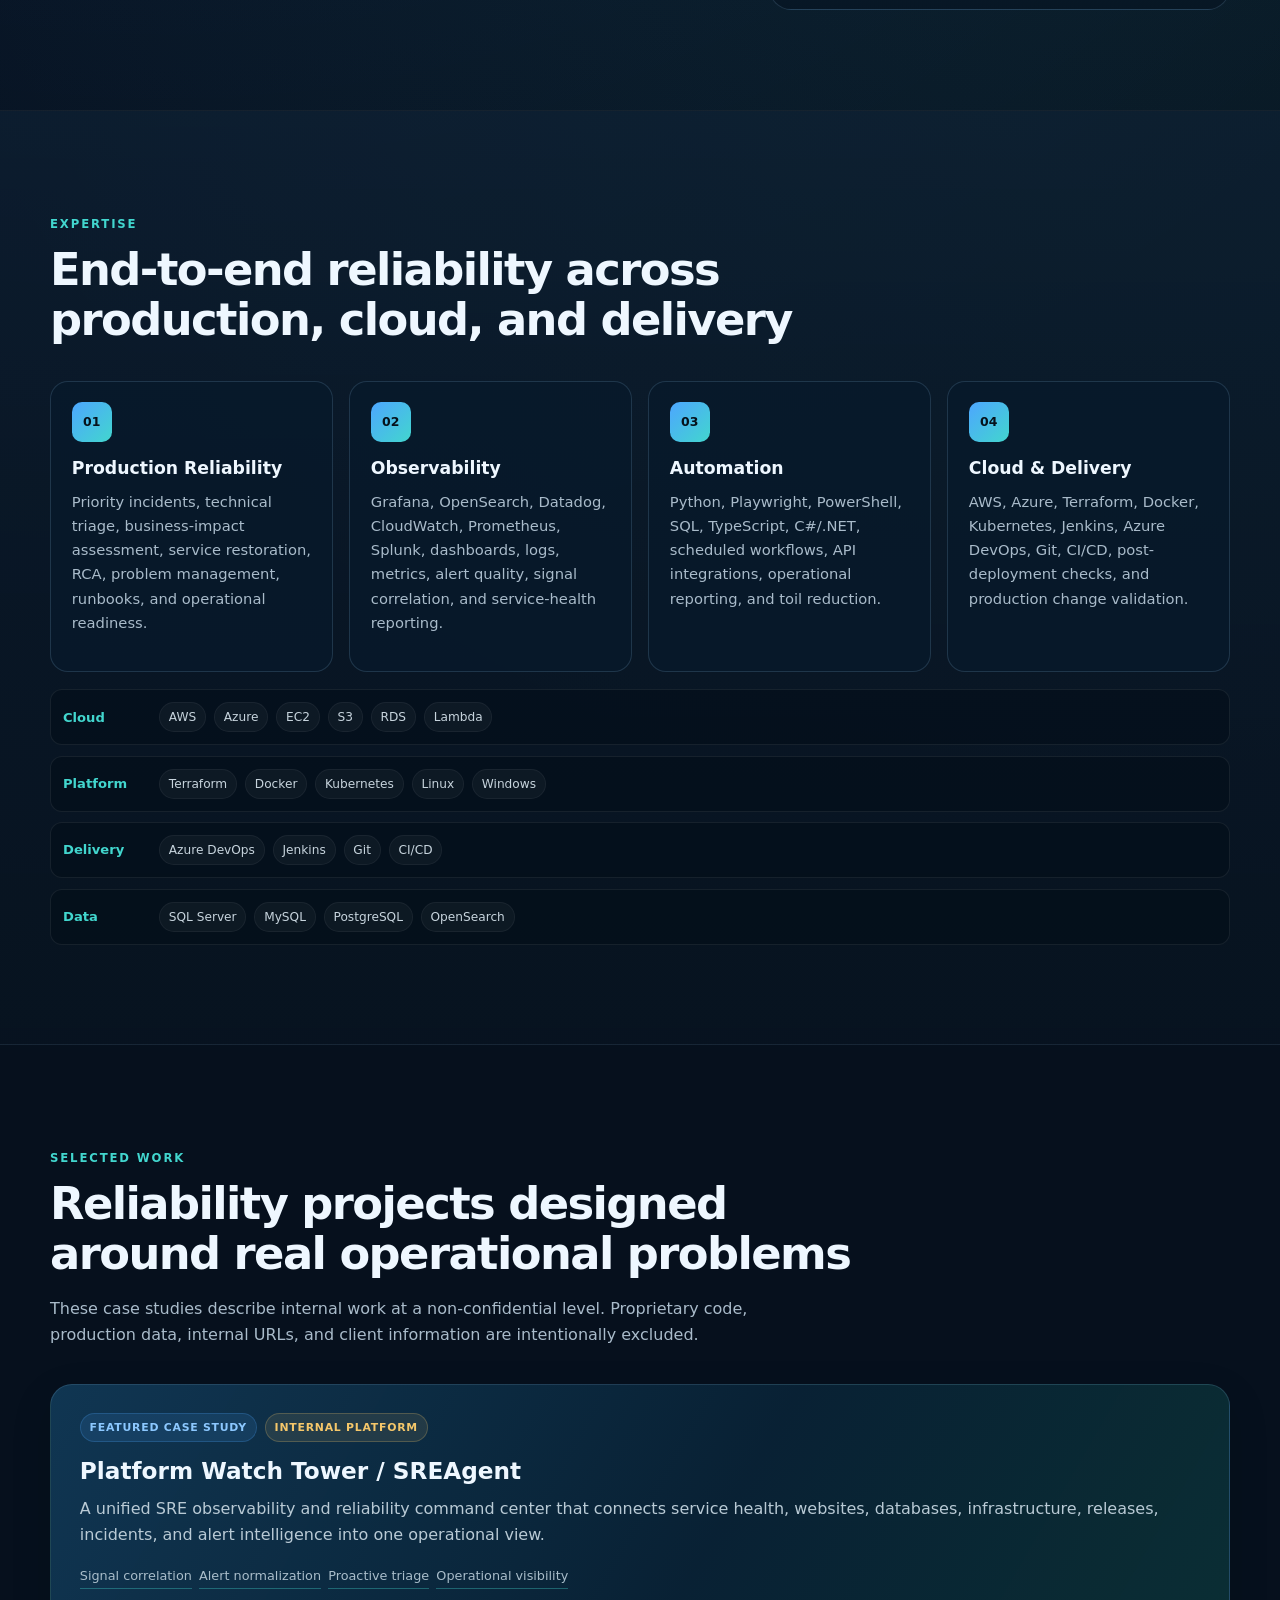
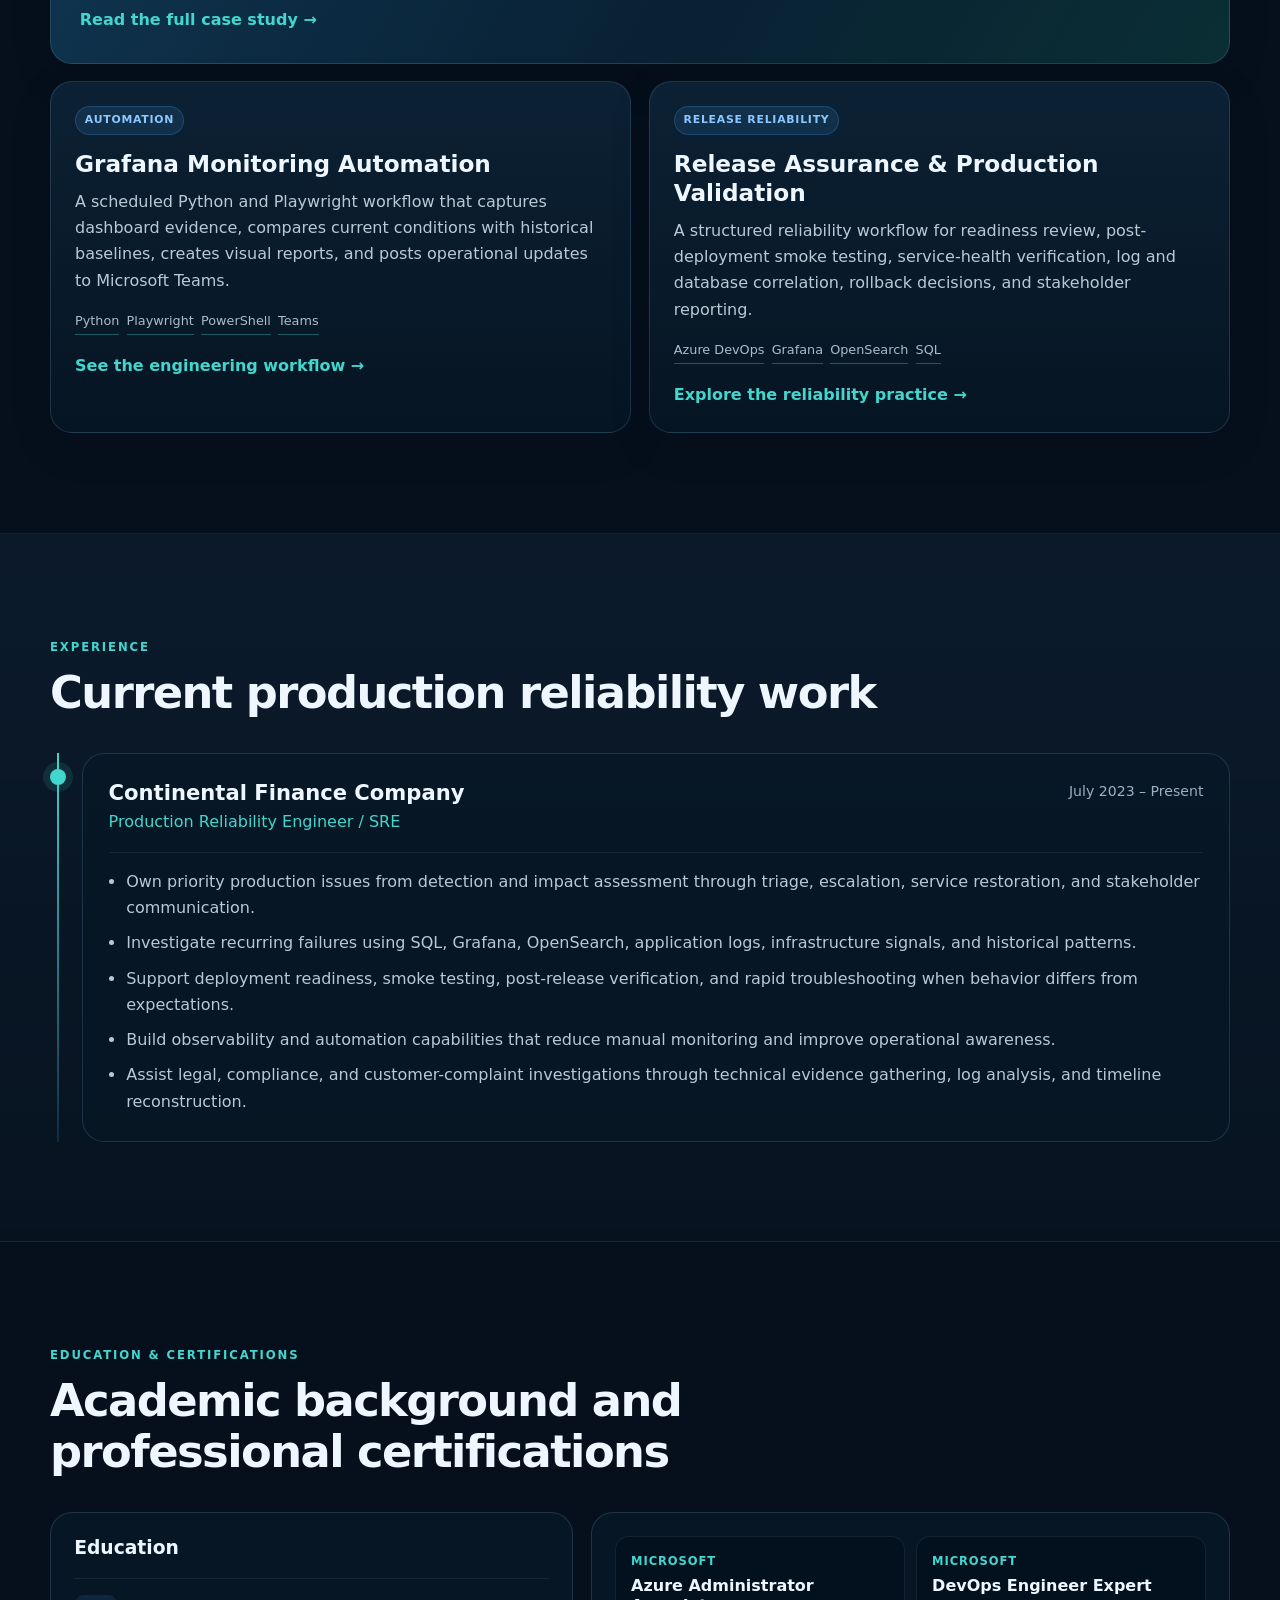
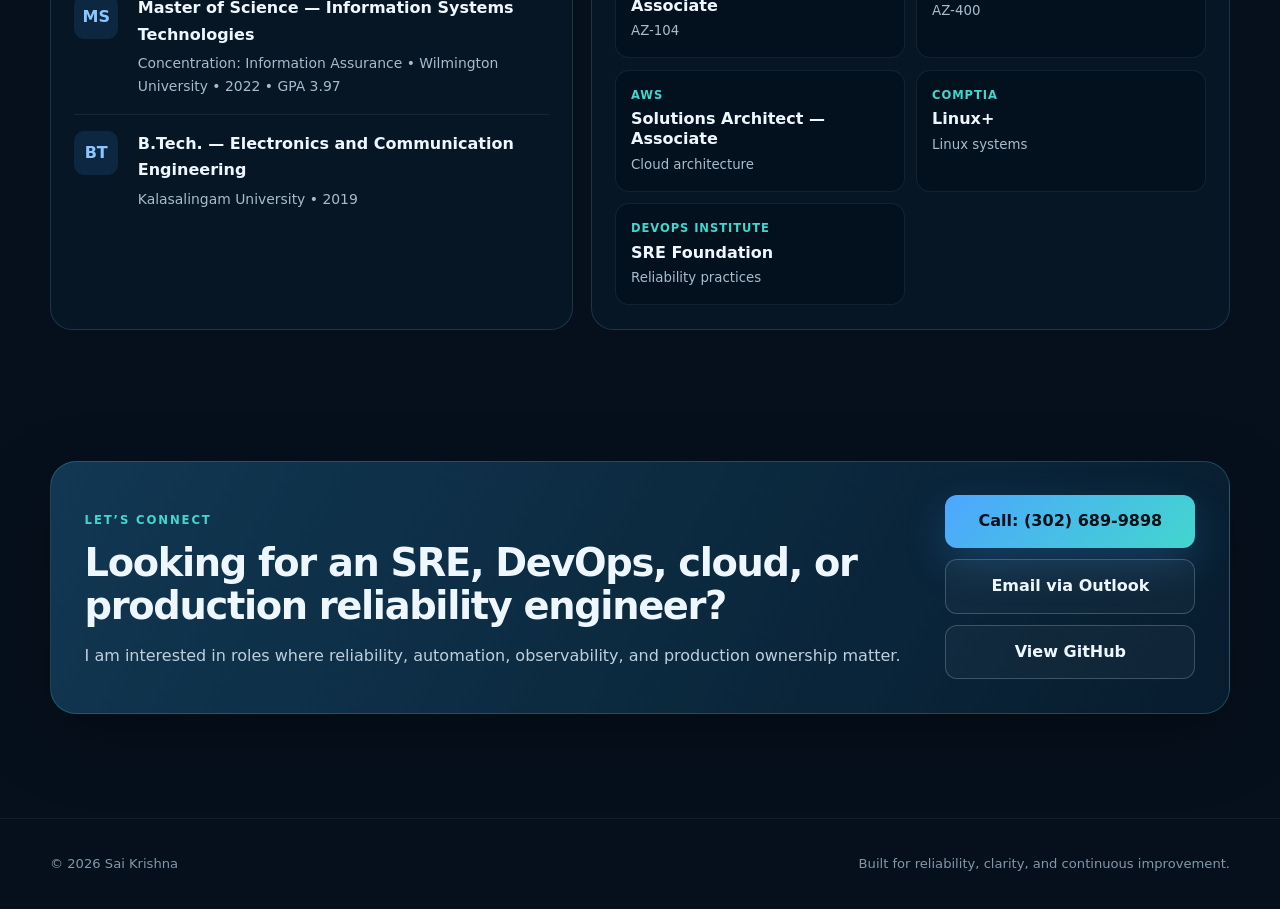
==== commit 8de6612a: "Improve navigation and contact links" ====
--- a/index.html
+++ b/index.html
@@ -43,8 +43,8 @@
         <a href="#expertise">Expertise</a>
         <a href="#projects">Projects</a>
         <a href="#experience">Experience</a>
-        <a href="#credentials">Credentials</a>
-        <a class="nav-cta contact-trigger" href="#" data-contact-trigger>Contact</a>
+        <a href="#certifications">Certifications</a>
+        <a class="nav-cta" href="#contact">Contact</a>
       </div>
     </nav>
   </header>
@@ -208,10 +208,10 @@
       </div>
     </section>
 
-    <section class="section shell" id="credentials" aria-labelledby="credentials-title">
+    <section class="section shell" id="certifications" aria-labelledby="certifications-title">
       <div class="section-heading reveal">
-        <span class="section-kicker">Credentials</span>
-        <h2 id="credentials-title">Education and professional certifications</h2>
+        <span class="section-kicker">Education &amp; Certifications</span>
+        <h2 id="certifications-title">Academic background and professional certifications</h2>
       </div>
       <div class="credential-layout">
         <div class="education-card reveal">
--- a/styles.css
+++ b/styles.css
@@ -317,3 +317,6 @@
   .contact-dialog-card { padding: 1.45rem; }
   .contact-choice-grid { grid-template-columns: 1fr; }
 }
+
+/* Anchor offsets for sticky navigation */
+#contact, #certifications { scroll-margin-top: 96px; }
